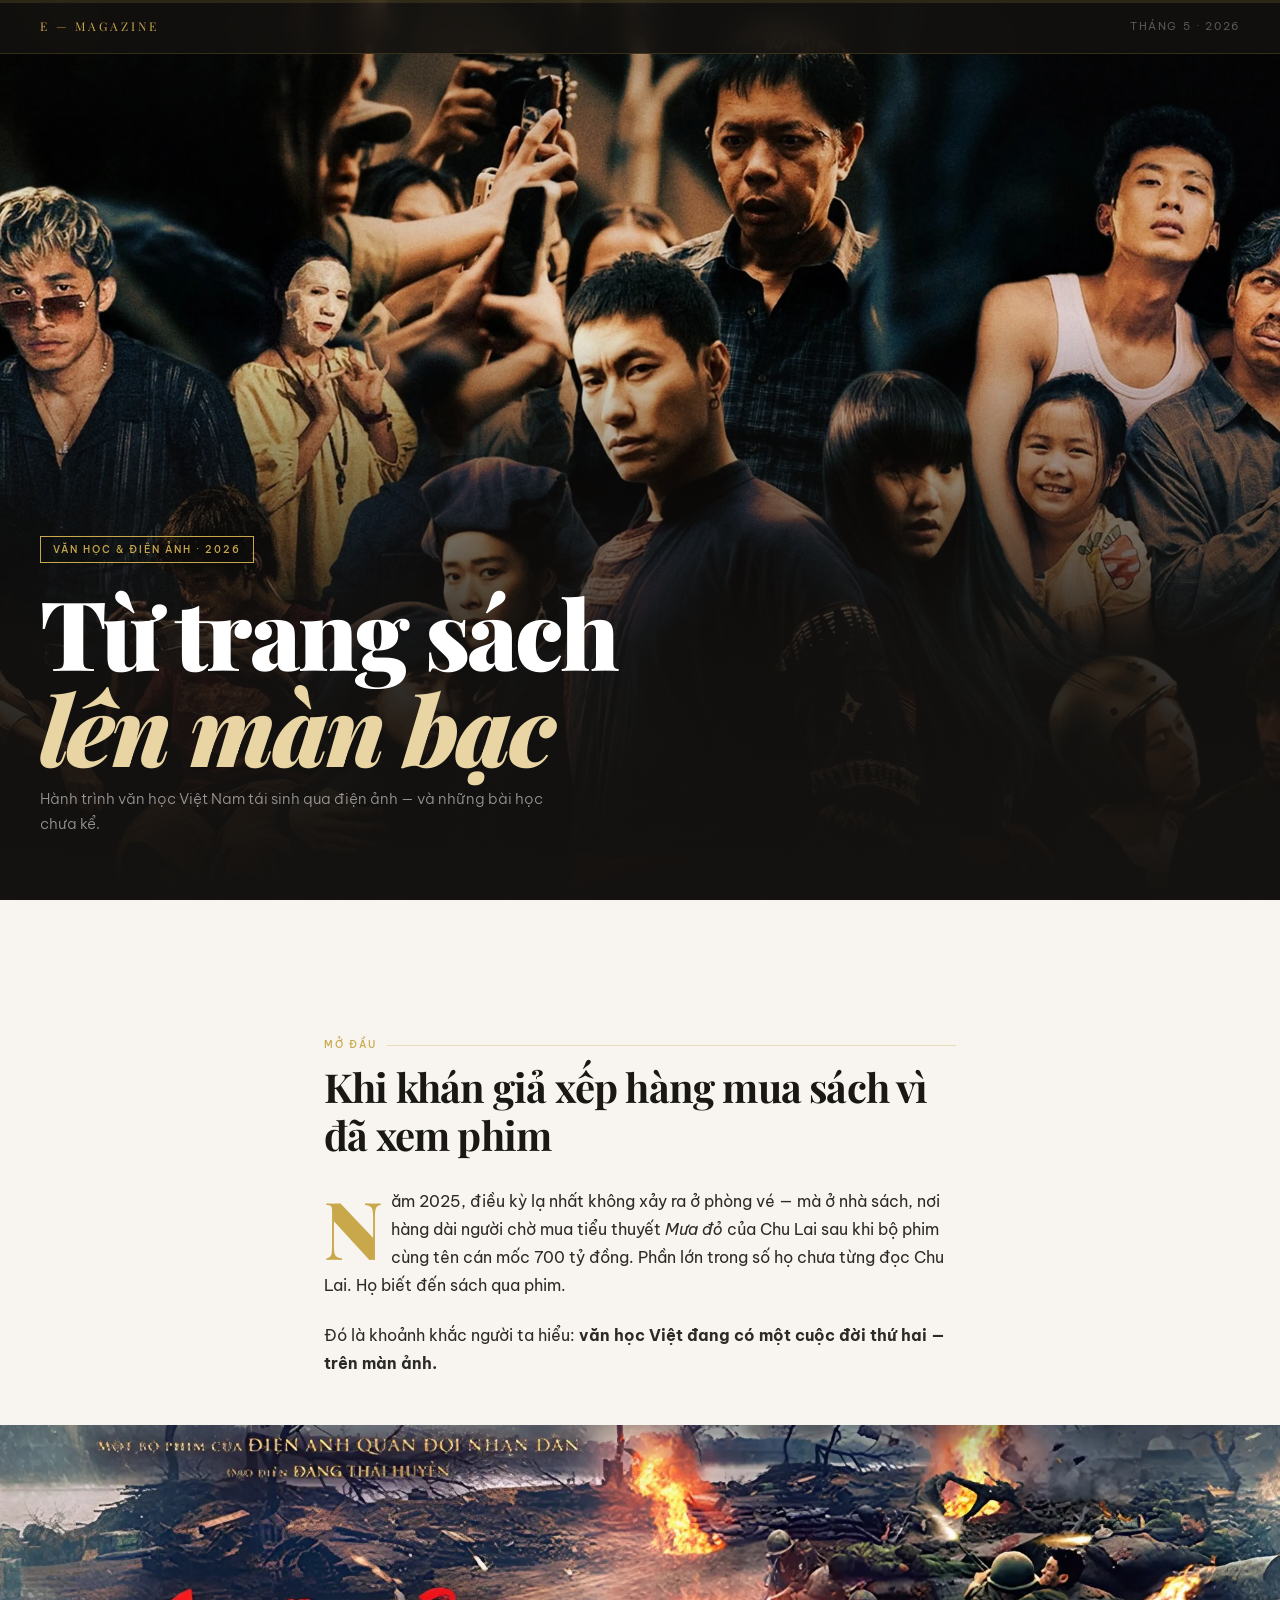
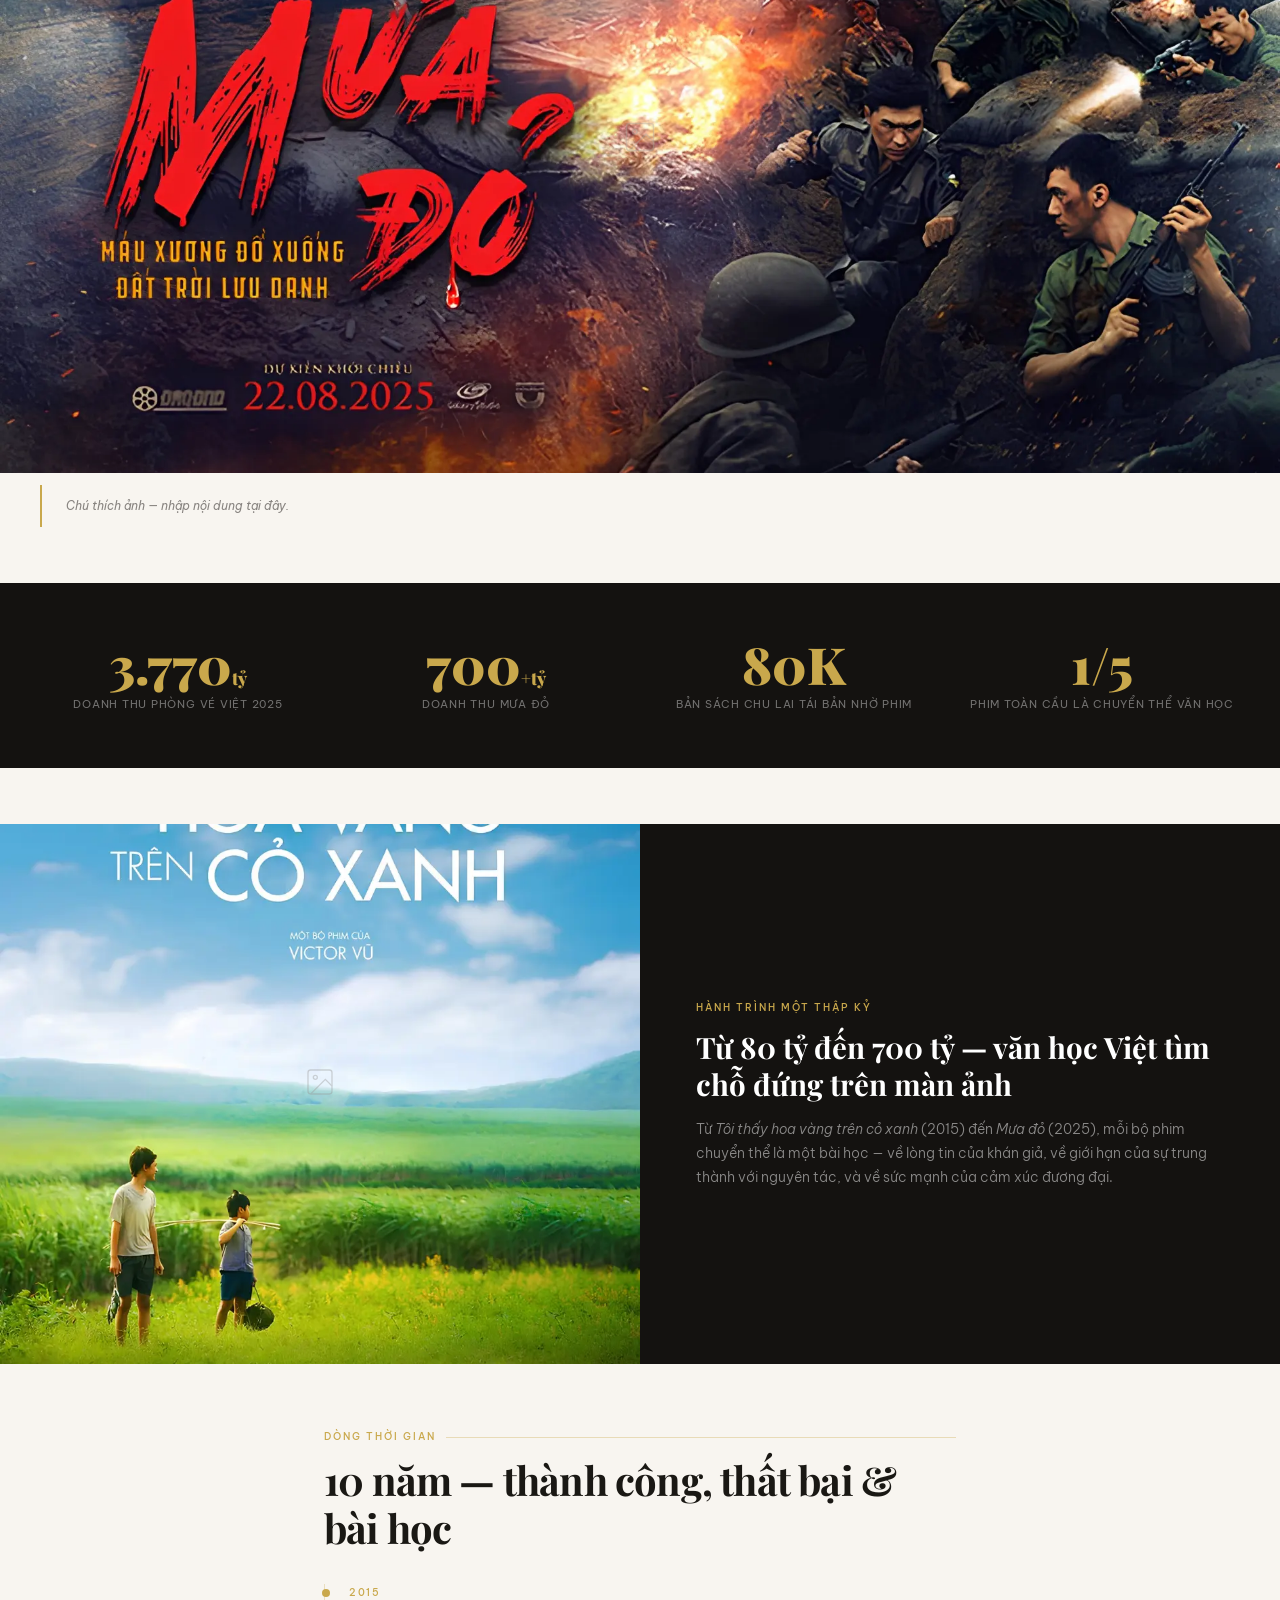
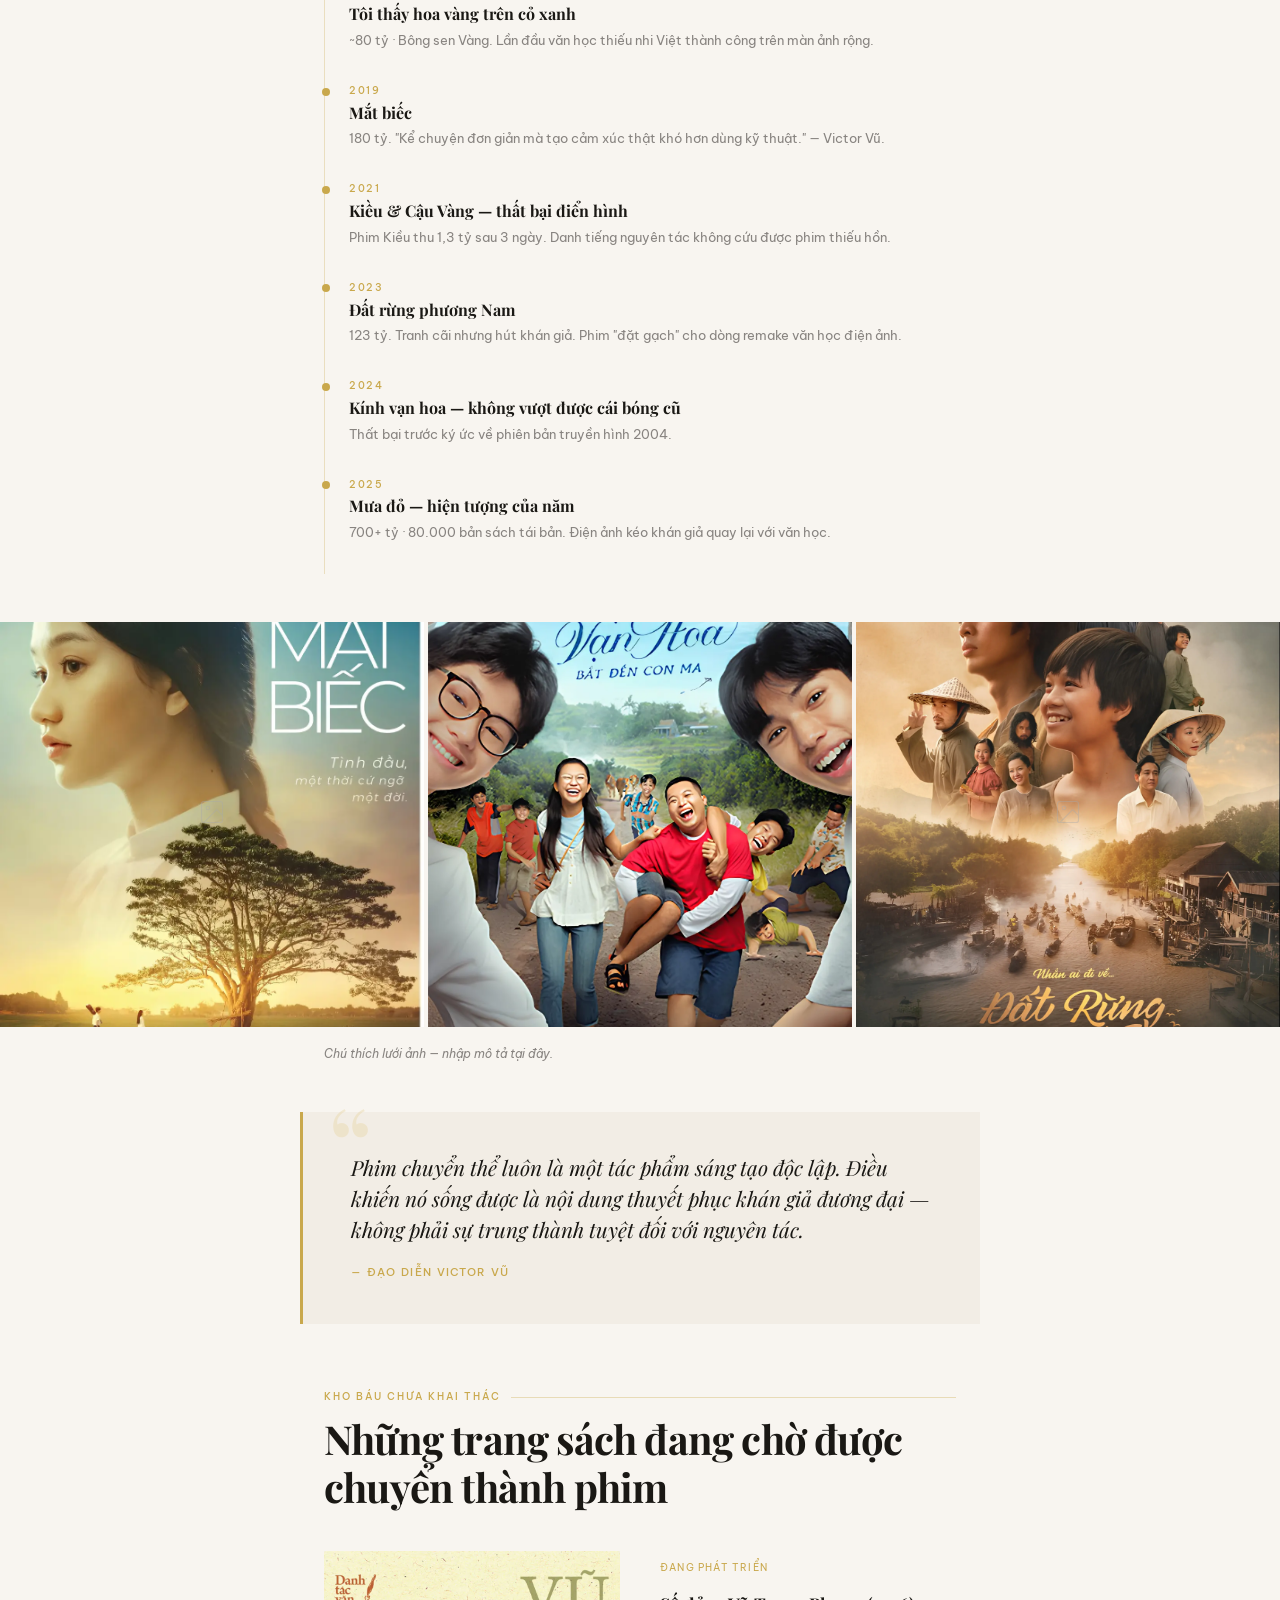
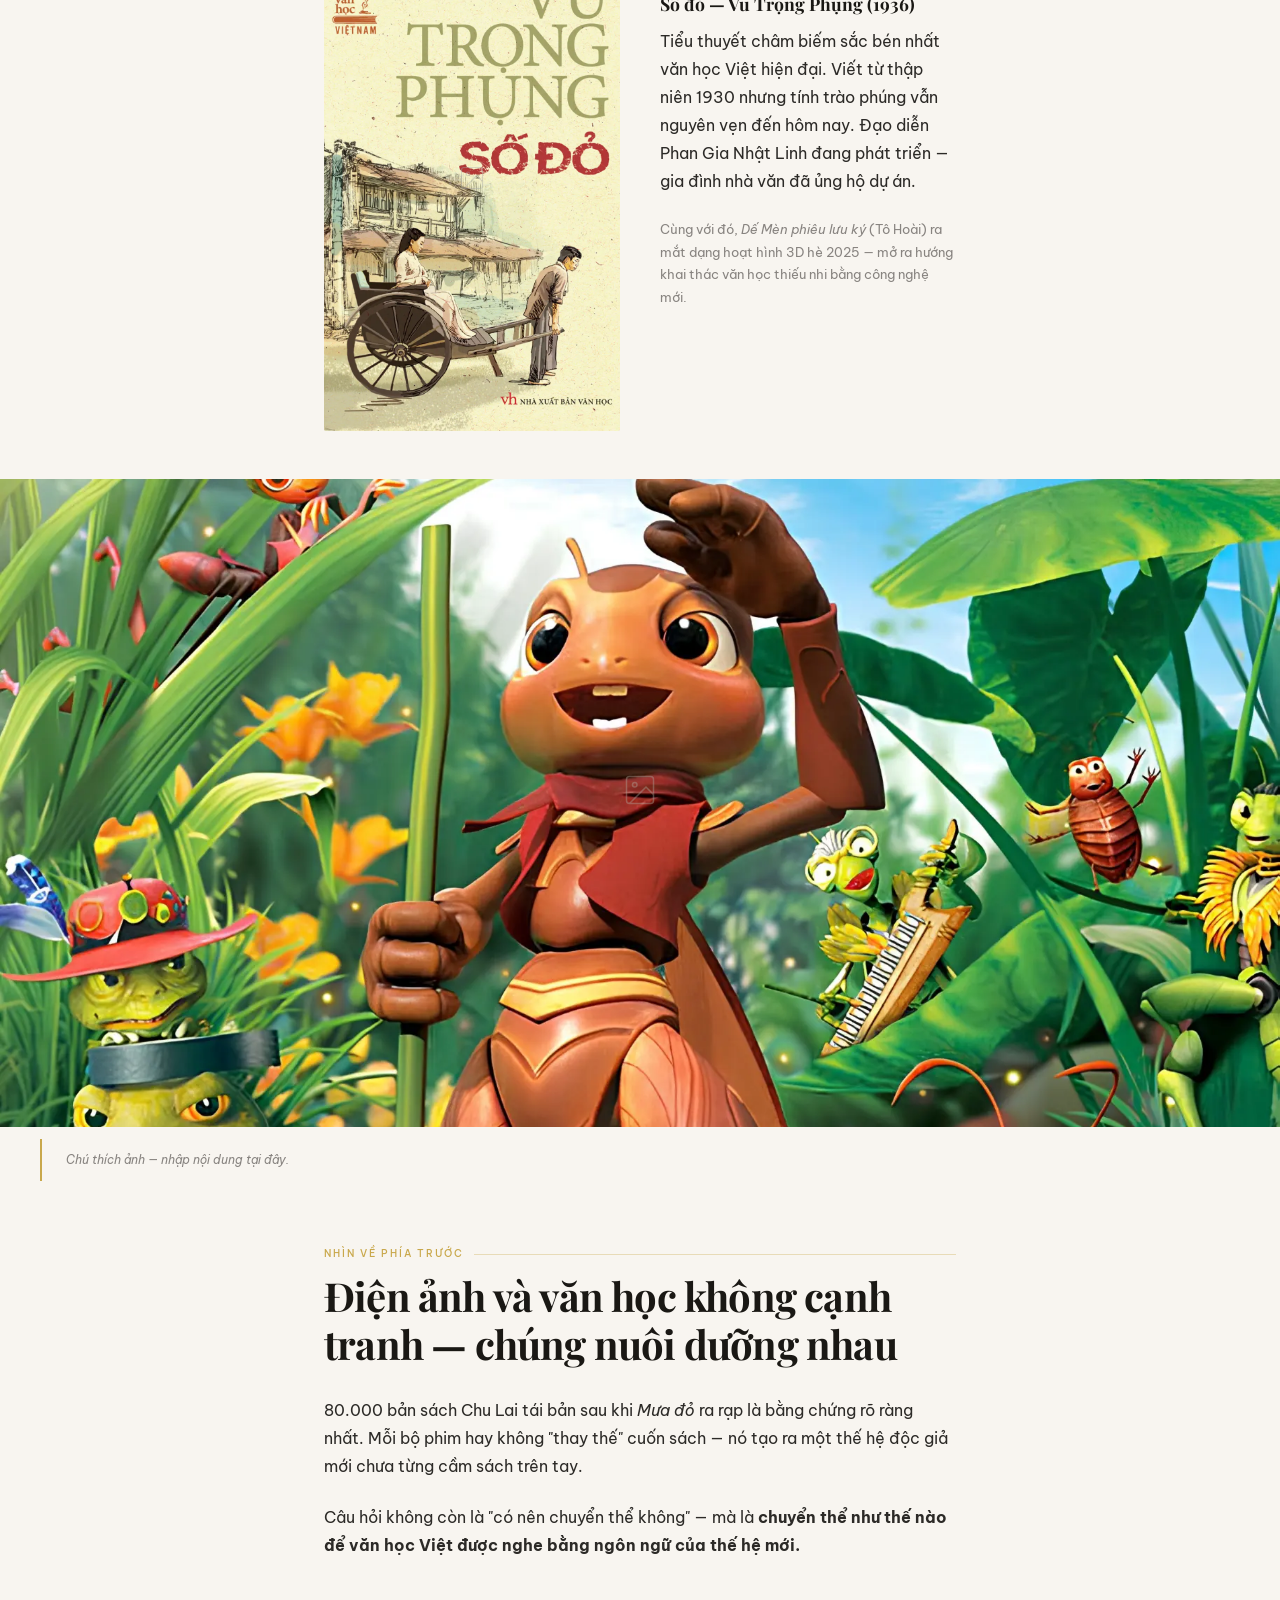
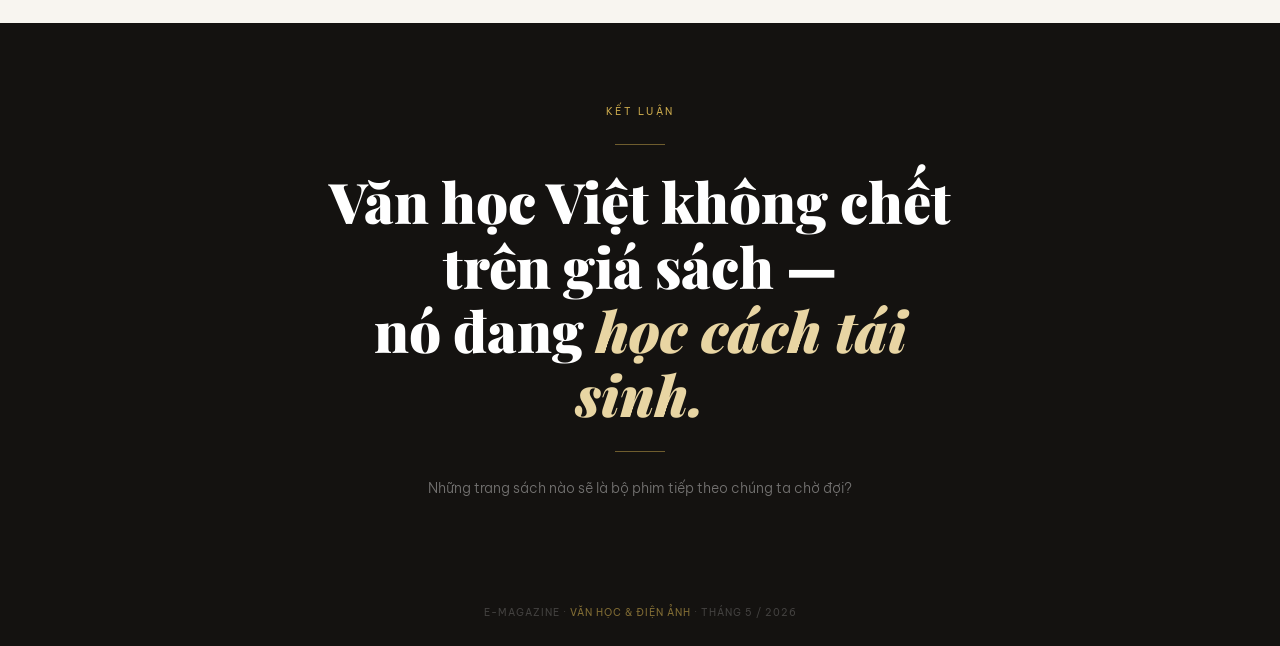
==== index.html @ c8f021d5 "Add files via upload" ====
<!DOCTYPE html>
<html lang="vi">
<head>
<meta charset="UTF-8">
<meta name="viewport" content="width=device-width, initial-scale=1.0">
<title>Từ Trang Sách Lên Màn Bạc — E-Magazine</title>
<link href="https://fonts.googleapis.com/css2?family=Playfair+Display:ital,wght@0,400;0,700;0,900;1,400;1,700&family=Be+Vietnam+Pro:wght@300;400;500;600&display=swap" rel="stylesheet">
<style>
*, *::before, *::after { box-sizing: border-box; margin: 0; padding: 0; }
:root {
  --gold: #C9A84C;
  --gold-light: #E8D5A3;
  --dark: #141210;
  --ink: #1a1814;
  --body: #2c2a27;
  --muted: #888480;
  --bg: #F8F5F0;
  --cream: #F2EDE5;
  --serif: 'Playfair Display', Georgia, serif;
  --sans: 'Be Vietnam Pro', system-ui, sans-serif;
}
html { scroll-behavior: smooth; }
body { font-family: var(--sans); background: var(--bg); color: var(--ink); font-size: 16px; line-height: 1.75; -webkit-font-smoothing: antialiased; }

/* PROGRESS */
.pbar { position:fixed; top:0; left:0; right:0; height:3px; background:rgba(201,168,76,.15); z-index:999; }
.pfill { height:100%; background:var(--gold); width:0%; transition:width .1s linear; }

/* NAV */
.topnav {
  position:fixed; top:0; left:0; right:0; z-index:100;
  display:flex; justify-content:space-between; align-items:center;
  padding:1rem 2.5rem;
  background:rgba(20,18,16,.85); backdrop-filter:blur(12px);
  border-bottom:.5px solid rgba(201,168,76,.2);
}
.nav-logo { font-family:var(--serif); font-size:12px; letter-spacing:.25em; text-transform:uppercase; color:var(--gold); }
.nav-date { font-size:11px; letter-spacing:.15em; text-transform:uppercase; color:rgba(255,255,255,.3); }

/* HERO */
.hero {
  position:relative; width:100%; height:100vh;
  display:flex; flex-direction:column; justify-content:flex-end;
  overflow:hidden; background:var(--dark);
}
.hero-bg {
  position:absolute; inset:0;
  background:linear-gradient(to bottom, rgba(20,18,16,.2) 0%, rgba(20,18,16,0) 35%, rgba(20,18,16,.85) 72%, #141210 100%);
  z-index:1;
}
.hero-img {
  position:absolute; inset:0; width:100%; height:100%; object-fit:cover;
  display:block;
}
.hero-ph {
  position:absolute; inset:0; display:flex; flex-direction:column;
  align-items:center; justify-content:center; gap:10px;
  color:rgba(255,255,255,.15); z-index:0;
}
.hero-ph svg { width:44px; height:44px; opacity:.4; }
.hero-ph span { font-size:11px; letter-spacing:.15em; text-transform:uppercase; }
.hero-content {
  position:relative; z-index:2;
  padding:0 2.5rem 4rem; max-width:860px;
}
.hero-tag {
  display:inline-block; font-size:10px; letter-spacing:.2em; text-transform:uppercase;
  color:var(--gold); border:.5px solid var(--gold); padding:4px 12px; margin-bottom:1.25rem; font-weight:500;
}
.hero-title {
  font-family:var(--serif); font-size:clamp(3rem,7.5vw,6rem);
  font-weight:900; line-height:1.0; color:#fff; letter-spacing:-.03em; margin-bottom:.75rem;
}
.hero-title em { font-style:italic; color:var(--gold-light); }
.hero-sub { font-size:.95rem; color:rgba(255,255,255,.55); max-width:520px; line-height:1.6; font-weight:300; }

/* ARTICLE COL */
.col { max-width:680px; margin:0 auto; padding:0 1.5rem; }

/* FULL-WIDTH IMG */
.img-full {
  width:100vw; position:relative; left:50%; transform:translateX(-50%);
  margin:3rem 0;
}
.img-full .wrap {
  width:100%; height:72vh; background:#E4DED6;
  display:flex; align-items:center; justify-content:center;
  position:relative; overflow:hidden;
}
.img-full .wrap img { position:absolute; inset:0; width:100%; height:100%; object-fit:cover; }
.img-full .caption {
  padding:.75rem 1.5rem; font-size:12px; color:var(--muted);
  border-left:2px solid var(--gold); margin:.75rem 2.5rem 0; font-style:italic; line-height:1.5;
}

/* HALF IMG + TEXT */
.half-wrap {
  width:100vw; position:relative; left:50%; transform:translateX(-50%);
  display:grid; grid-template-columns:1fr 1fr; margin:3rem 0;
}
.half-img {
  height:60vh; background:#DDD8D0;
  display:flex; align-items:center; justify-content:center;
  position:relative; overflow:hidden;
}
.half-img img { position:absolute; inset:0; width:100%; height:100%; object-fit:cover; }
.half-txt {
  background:var(--dark); padding:3.5rem;
  display:flex; flex-direction:column; justify-content:center;
}
.half-txt .lbl { font-size:10px; letter-spacing:.2em; text-transform:uppercase; color:var(--gold); margin-bottom:.75rem; font-weight:500; }
.half-txt h3 { font-family:var(--serif); font-size:clamp(1.3rem,2.3vw,1.85rem); font-weight:700; color:#fff; line-height:1.25; margin-bottom:1rem; }
.half-txt p { font-size:14px; color:rgba(255,255,255,.5); line-height:1.7; font-weight:300; }

/* SIDE IMG */
.side-wrap { display:grid; grid-template-columns:1fr 1fr; gap:2.5rem; margin:2.5rem 0; align-items:start; }
.side-img {
  height:480px; background:#E4DED6;
  display:flex; align-items:center; justify-content:center;
  position:relative; overflow:hidden; border-radius:2px;
}
.side-img img { position:absolute; inset:0; width:100%; height:100%; object-fit:cover; }
.side-txt { padding-top:.5rem; }
.side-txt h4 { font-family:var(--serif); font-size:1.1rem; font-weight:700; margin-bottom:.5rem; }
.side-txt .meta { font-size:10px; letter-spacing:.12em; text-transform:uppercase; color:var(--gold); margin-bottom:.75rem; }

/* PULL QUOTE */
.pull {
  margin:3rem -1.5rem; padding:2.5rem 3rem;
  border-left:3px solid var(--gold); background:var(--cream); position:relative;
}
.pull::before {
  content:'\201C'; font-family:var(--serif); font-size:7rem;
  color:var(--gold-light); position:absolute; top:-1.5rem; left:1.5rem;
  line-height:1; opacity:.4; pointer-events:none;
}
.pull p { font-family:var(--serif); font-size:1.3rem; font-style:italic; color:var(--ink); line-height:1.5; margin-bottom:.65rem; position:relative; z-index:1; }
.pull cite { font-size:11px; letter-spacing:.12em; text-transform:uppercase; color:var(--gold); font-style:normal; font-weight:500; }

/* SEC HEAD */
.sh { margin:4rem 0 1.75rem; }
.sh .eye { font-size:10px; letter-spacing:.2em; text-transform:uppercase; color:var(--gold); margin-bottom:.6rem; font-weight:500; display:flex; align-items:center; gap:10px; }
.sh .eye::after { content:''; flex:1; height:.5px; background:var(--gold); opacity:.35; }
.sh h2 { font-family:var(--serif); font-size:clamp(1.7rem,3.5vw,2.5rem); font-weight:700; line-height:1.2; letter-spacing:-.02em; }

/* STAT STRIP */
.stats {
  width:100vw; position:relative; left:50%; transform:translateX(-50%);
  background:var(--dark); padding:3.5rem 2.5rem; margin:3.5rem 0;
  display:grid; grid-template-columns:repeat(4,1fr); gap:2rem;
}
.stat { text-align:center; }
.stat .n { font-family:var(--serif); font-size:clamp(2rem,4vw,3.2rem); font-weight:900; color:var(--gold); line-height:1; }
.stat .l { font-size:11px; letter-spacing:.07em; text-transform:uppercase; color:rgba(255,255,255,.4); margin-top:.4rem; line-height:1.4; }

/* GRID 3 */
.g3wrap {
  width:100vw; position:relative; left:50%; transform:translateX(-50%);
  display:grid; grid-template-columns:repeat(3,1fr); gap:4px; margin:3rem 0;
}
.g3 {
  height:45vh; background:#DDD8CF;
  display:flex; align-items:center; justify-content:center;
  position:relative; overflow:hidden;
}
.g3 img { position:absolute; inset:0; width:100%; height:100%; object-fit:cover; }

/* TIMELINE */
.tl-wrap { margin:2rem 0; padding-left:1.5rem; border-left:1px solid rgba(201,168,76,.3); }
.tl { padding-bottom:2rem; position:relative; }
.tl::before { content:''; position:absolute; left:-1.7rem; top:.35em; width:8px; height:8px; border-radius:50%; background:var(--gold); }
.tl .yr { font-size:10px; letter-spacing:.15em; text-transform:uppercase; color:var(--gold); font-weight:500; }
.tl .ev { font-family:var(--serif); font-size:1rem; font-weight:700; color:var(--ink); line-height:1.3; margin:.2rem 0 .3rem; }
.tl .dt { font-size:13px; color:var(--muted); line-height:1.55; }

/* CLOSING */
.closing {
  width:100vw; position:relative; left:50%; transform:translateX(-50%);
  background:var(--dark); padding:5rem 2.5rem; text-align:center; margin-top:4rem;
}
.closing .ce { font-size:10px; letter-spacing:.25em; text-transform:uppercase; color:var(--gold); margin-bottom:1rem; }
.closing h2 { font-family:var(--serif); font-size:clamp(2rem,5vw,3.5rem); font-weight:900; color:#fff; line-height:1.15; max-width:660px; margin:0 auto 1.25rem; }
.closing h2 em { font-style:italic; color:var(--gold-light); }
.closing p { color:rgba(255,255,255,.4); max-width:480px; margin:0 auto; font-size:.9rem; line-height:1.7; font-weight:300; }
.gdiv { width:50px; height:1px; background:var(--gold); margin:1.5rem auto; opacity:.5; }

/* MISC */
p { margin-bottom:1.4rem; color:var(--body); }
p:last-child { margin-bottom:0; }
.drop::first-letter { font-family:var(--serif); font-size:5rem; font-weight:900; float:left; line-height:.8; margin:.1em .1em 0 0; color:var(--gold); }
footer { background:var(--dark); padding:1.5rem 2.5rem; text-align:center; font-size:10px; letter-spacing:.1em; text-transform:uppercase; color:rgba(255,255,255,.2); }
footer span { color:var(--gold); opacity:.6; }

/* placeholder icon shared */
.ph { display:flex; flex-direction:column; align-items:center; gap:8px; pointer-events:none; }
.ph svg { opacity:.4; }
.ph span { font-size:10px; letter-spacing:.12em; text-transform:uppercase; }

@media(max-width:700px){
  .stats { grid-template-columns:1fr 1fr; }
  .half-wrap { grid-template-columns:1fr; }
  .half-img { height:55vw; }
  .g3wrap { grid-template-columns:1fr; }
  .g3 { height:55vw; }
  .side-wrap { grid-template-columns:1fr; }
  .side-img { height:55vw; }
  .hero-content { padding:0 1.25rem 3rem; }
  .topnav { padding:1rem 1.25rem; }
}
</style>
</head>
<body>

<div class="pbar"><div class="pfill" id="pf"></div></div>

<nav class="topnav">
  <div class="nav-logo">E — Magazine</div>
  <div class="nav-date">Tháng 5 · 2026</div>
</nav>

<!-- ━━━━━━━━━━━━━━━━━━━━━━━━━━━━━━━━━━━━━
  HERO
  👉 Thay <img src=""> bằng link ảnh của bạn
     hoặc đặt file ảnh cùng thư mục rồi ghi tên file
━━━━━━━━━━━━━━━━━━━━━━━━━━━━━━━━━━━━━━━ -->
<section class="hero">
  <div class="hero-ph">
    <svg viewBox="0 0 24 24" fill="none" stroke="currentColor" stroke-width="1"><rect x="3" y="3" width="18" height="18" rx="2"/><circle cx="8.5" cy="8.5" r="1.5"/><path d="M21 15l-5-5L5 21"/></svg>
    <span>Ảnh hero toàn màn hình — 1920×1080px</span>
  </div>
  <img class="hero-img" src="/images/hero.webp" alt="Hero"><!-- ← ẢNH NỀN HERO -->
  <div class="hero-bg"></div>
  <div class="hero-content">
    <div class="hero-tag">Văn học &amp; Điện ảnh · 2026</div>
    <h1 class="hero-title">Từ trang sách<br><em>lên màn bạc</em></h1>
    <p class="hero-sub">Hành trình văn học Việt Nam tái sinh qua điện ảnh — và những bài học chưa kể.</p>
  </div>
</section>


<!-- ━━━━━━━━━━━━━━━━━━━━━━━━━━━━━━━━━━━━━
  MỞ BÀI
━━━━━━━━━━━━━━━━━━━━━━━━━━━━━━━━━━━━━━━ -->
<div class="col" style="padding-top:4.5rem;">
  <div class="sh">
    <div class="eye">Mở đầu</div>
    <h2>Khi khán giả xếp hàng mua sách vì đã xem phim</h2>
  </div>
  <p class="drop">Năm 2025, điều kỳ lạ nhất không xảy ra ở phòng vé — mà ở nhà sách, nơi hàng dài người chờ mua tiểu thuyết <em>Mưa đỏ</em> của Chu Lai sau khi bộ phim cùng tên cán mốc 700 tỷ đồng. Phần lớn trong số họ chưa từng đọc Chu Lai. Họ biết đến sách qua phim.</p>
  <p>Đó là khoảnh khắc người ta hiểu: <strong>văn học Việt đang có một cuộc đời thứ hai — trên màn ảnh.</strong></p>
</div>


<!-- ━━━━━━━━━━━━━━━━━━━━━━━━━━━━━━━━━━━━━
  ẢNH FULL WIDTH #1
  👉 Thay src="" bằng link / tên file ảnh
━━━━━━━━━━━━━━━━━━━━━━━━━━━━━━━━━━━━━━━ -->
<div class="img-full">
  <div class="wrap">
    <img src="images/anh-full-width.webp" alt=""><!-- ← ẢNH FULL WIDTH -->
    <div class="ph" style="color:#b0aa9f;">
      <svg viewBox="0 0 24 24" fill="none" stroke="currentColor" stroke-width="1" width="36" height="36"><rect x="3" y="3" width="18" height="18" rx="2"/><circle cx="8.5" cy="8.5" r="1.5"/><path d="M21 15l-5-5L5 21"/></svg>
      <span>Ảnh full-width · 16:9 · ~1600px</span>
    </div>
  </div>
  <div class="caption">Chú thích ảnh — nhập nội dung tại đây.</div>
</div>


<!-- ━━━━━━━━━━━━━━━━━━━━━━━━━━━━━━━━━━━━━
  THỐNG KÊ
━━━━━━━━━━━━━━━━━━━━━━━━━━━━━━━━━━━━━━━ -->
<div class="stats">
  <div class="stat"><div class="n">3.770<small style="font-size:1.1rem">tỷ</small></div><div class="l">Doanh thu phòng vé Việt 2025</div></div>
  <div class="stat"><div class="n">700<small style="font-size:1.1rem">+tỷ</small></div><div class="l">Doanh thu Mưa đỏ</div></div>
  <div class="stat"><div class="n">80K</div><div class="l">Bản sách Chu Lai tái bản nhờ phim</div></div>
  <div class="stat"><div class="n">1/5</div><div class="l">Phim toàn cầu là chuyển thể văn học</div></div>
</div>


<!-- ━━━━━━━━━━━━━━━━━━━━━━━━━━━━━━━━━━━━━
  ẢNH TRÁI + TEXT PHẢI (nền tối)
  👉 Thay src="" trong .half-img img
━━━━━━━━━━━━━━━━━━━━━━━━━━━━━━━━━━━━━━━ -->
<div class="half-wrap">
  <div class="half-img">
    <img src="images/anh-trai.webp" alt=""><!-- ← ẢNH TRÁI -->
    <div class="ph" style="color:#999;">
      <svg viewBox="0 0 24 24" fill="none" stroke="currentColor" stroke-width="1" width="32" height="32"><rect x="3" y="3" width="18" height="18" rx="2"/><circle cx="8.5" cy="8.5" r="1.5"/><path d="M21 15l-5-5L5 21"/></svg>
      <span>Ảnh 1:1 hoặc dọc</span>
    </div>
  </div>
  <div class="half-txt">
    <div class="lbl">Hành trình một thập kỷ</div>
    <h3>Từ 80 tỷ đến 700 tỷ — văn học Việt tìm chỗ đứng trên màn ảnh</h3>
    <p>Từ <em>Tôi thấy hoa vàng trên cỏ xanh</em> (2015) đến <em>Mưa đỏ</em> (2025), mỗi bộ phim chuyển thể là một bài học — về lòng tin của khán giả, về giới hạn của sự trung thành với nguyên tác, và về sức mạnh của cảm xúc đương đại.</p>
  </div>
</div>


<!-- ━━━━━━━━━━━━━━━━━━━━━━━━━━━━━━━━━━━━━
  TIMELINE
━━━━━━━━━━━━━━━━━━━━━━━━━━━━━━━━━━━━━━━ -->
<div class="col">
  <div class="sh">
    <div class="eye">Dòng thời gian</div>
    <h2>10 năm — thành công, thất bại &amp; bài học</h2>
  </div>
  <div class="tl-wrap">
    <div class="tl"><div class="yr">2015</div><div class="ev">Tôi thấy hoa vàng trên cỏ xanh</div><div class="dt">~80 tỷ · Bông sen Vàng. Lần đầu văn học thiếu nhi Việt thành công trên màn ảnh rộng.</div></div>
    <div class="tl"><div class="yr">2019</div><div class="ev">Mắt biếc</div><div class="dt">180 tỷ. "Kể chuyện đơn giản mà tạo cảm xúc thật khó hơn dùng kỹ thuật." — Victor Vũ.</div></div>
    <div class="tl"><div class="yr">2021</div><div class="ev">Kiều &amp; Cậu Vàng — thất bại điển hình</div><div class="dt">Phim Kiều thu 1,3 tỷ sau 3 ngày. Danh tiếng nguyên tác không cứu được phim thiếu hồn.</div></div>
    <div class="tl"><div class="yr">2023</div><div class="ev">Đất rừng phương Nam</div><div class="dt">123 tỷ. Tranh cãi nhưng hút khán giả. Phim "đặt gạch" cho dòng remake văn học điện ảnh.</div></div>
    <div class="tl"><div class="yr">2024</div><div class="ev">Kính vạn hoa — không vượt được cái bóng cũ</div><div class="dt">Thất bại trước ký ức về phiên bản truyền hình 2004.</div></div>
    <div class="tl"><div class="yr">2025</div><div class="ev">Mưa đỏ — hiện tượng của năm</div><div class="dt">700+ tỷ · 80.000 bản sách tái bản. Điện ảnh kéo khán giả quay lại với văn học.</div></div>
  </div>
</div>


<!-- ━━━━━━━━━━━━━━━━━━━━━━━━━━━━━━━━━━━━━
  LƯỚI 3 ẢNH
  👉 Thay src="" trong từng .g3 img
━━━━━━━━━━━━━━━━━━━━━━━━━━━━━━━━━━━━━━━ -->
<div class="g3wrap">
  <div class="g3">
    <img src="/images/anh-1.webp" alt=""><!-- ← ẢNH 1 -->
    <div class="ph" style="color:#aaa;"><svg viewBox="0 0 24 24" fill="none" stroke="currentColor" stroke-width="1" width="28" height="28"><rect x="3" y="3" width="18" height="18" rx="2"/><circle cx="8.5" cy="8.5" r="1.5"/><path d="M21 15l-5-5L5 21"/></svg><span>Ảnh 1</span></div>
  </div>
  <div class="g3">
    <img src="/images/anh-2.webp" alt=""><!-- ← ẢNH 2 -->
    <div class="ph" style="color:#aaa;"><svg viewBox="0 0 24 24" fill="none" stroke="currentColor" stroke-width="1" width="28" height="28"><rect x="3" y="3" width="18" height="18" rx="2"/><circle cx="8.5" cy="8.5" r="1.5"/><path d="M21 15l-5-5L5 21"/></svg><span>Ảnh 2</span></div>
  </div>
  <div class="g3">
    <img src="/images/anh-3.webp" alt=""><!-- ← ẢNH 3 -->
    <div class="ph" style="color:#aaa;"><svg viewBox="0 0 24 24" fill="none" stroke="currentColor" stroke-width="1" width="28" height="28"><rect x="3" y="3" width="18" height="18" rx="2"/><circle cx="8.5" cy="8.5" r="1.5"/><path d="M21 15l-5-5L5 21"/></svg><span>Ảnh 3</span></div>
  </div>
</div>
<div class="col"><p style="font-size:12px;color:var(--muted);margin-top:-2rem;margin-bottom:2.5rem;font-style:italic;">Chú thích lưới ảnh — nhập mô tả tại đây.</p></div>


<!-- ━━━━━━━━━━━━━━━━━━━━━━━━━━━━━━━━━━━━━
  PULL QUOTE
━━━━━━━━━━━━━━━━━━━━━━━━━━━━━━━━━━━━━━━ -->
<div class="col">
  <div class="pull">
    <p>Phim chuyển thể luôn là một tác phẩm sáng tạo độc lập. Điều khiến nó sống được là nội dung thuyết phục khán giả đương đại — không phải sự trung thành tuyệt đối với nguyên tác.</p>
    <cite>— Đạo diễn Victor Vũ</cite>
  </div>
</div>


<!-- ━━━━━━━━━━━━━━━━━━━━━━━━━━━━━━━━━━━━━
  ẢNH DỌC + TEXT BÊN CẠNH
  👉 Thay src="" trong .side-img img
━━━━━━━━━━━━━━━━━━━━━━━━━━━━━━━━━━━━━━━ -->
<div class="col">
  <div class="sh">
    <div class="eye">Kho báu chưa khai thác</div>
    <h2>Những trang sách đang chờ được chuyển thành phim</h2>
  </div>
  <div class="side-wrap">
    <div class="side-img">
      <img src="/images/anh-doc.webp" alt=""><!-- ← ẢNH DỌC (bìa sách / nhân vật) -->
      <div class="ph" style="color:#aaa;"><svg viewBox="0 0 24 24" fill="none" stroke="currentColor" stroke-width="1" width="28" height="28"><rect x="3" y="3" width="18" height="18" rx="2"/><circle cx="8.5" cy="8.5" r="1.5"/><path d="M21 15l-5-5L5 21"/></svg><span>Ảnh dọc · 3:4</span></div>
    </div>
    <div class="side-txt">
      <div class="meta">Đang phát triển</div>
      <h4>Số đỏ — Vũ Trọng Phụng (1936)</h4>
      <p>Tiểu thuyết châm biếm sắc bén nhất văn học Việt hiện đại. Viết từ thập niên 1930 nhưng tính trào phúng vẫn nguyên vẹn đến hôm nay. Đạo diễn Phan Gia Nhật Linh đang phát triển — gia đình nhà văn đã ủng hộ dự án.</p>
      <p style="font-size:13px;color:var(--muted);">Cùng với đó, <em>Dế Mèn phiêu lưu ký</em> (Tô Hoài) ra mắt dạng hoạt hình 3D hè 2025 — mở ra hướng khai thác văn học thiếu nhi bằng công nghệ mới.</p>
    </div>
  </div>
</div>


<!-- ━━━━━━━━━━━━━━━━━━━━━━━━━━━━━━━━━━━━━
  ẢNH FULL WIDTH #2
  👉 Thay src=""
━━━━━━━━━━━━━━━━━━━━━━━━━━━━━━━━━━━━━━━ -->
<div class="img-full">
  <div class="wrap">
    <img src="/images/full-width.webp" alt=""><!-- ← ẢNH FULL WIDTH 2 -->
    <div class="ph" style="color:#b0aa9f;">
      <svg viewBox="0 0 24 24" fill="none" stroke="currentColor" stroke-width="1" width="36" height="36"><rect x="3" y="3" width="18" height="18" rx="2"/><circle cx="8.5" cy="8.5" r="1.5"/><path d="M21 15l-5-5L5 21"/></svg>
      <span>Ảnh full-width · 16:9 · ~1600px</span>
    </div>
  </div>
  <div class="caption">Chú thích ảnh — nhập nội dung tại đây.</div>
</div>


<!-- ━━━━━━━━━━━━━━━━━━━━━━━━━━━━━━━━━━━━━
  KẾT
━━━━━━━━━━━━━━━━━━━━━━━━━━━━━━━━━━━━━━━ -->
<div class="col">
  <div class="sh">
    <div class="eye">Nhìn về phía trước</div>
    <h2>Điện ảnh và văn học không cạnh tranh — chúng nuôi dưỡng nhau</h2>
  </div>
  <p>80.000 bản sách Chu Lai tái bản sau khi <em>Mưa đỏ</em> ra rạp là bằng chứng rõ ràng nhất. Mỗi bộ phim hay không "thay thế" cuốn sách — nó tạo ra một thế hệ độc giả mới chưa từng cầm sách trên tay.</p>
  <p>Câu hỏi không còn là "có nên chuyển thể không" — mà là <strong>chuyển thể như thế nào để văn học Việt được nghe bằng ngôn ngữ của thế hệ mới.</strong></p>
</div>

<div class="closing">
  <div class="ce">Kết luận</div>
  <div class="gdiv"></div>
  <h2>Văn học Việt không chết trên giá sách —<br>nó đang <em>học cách tái sinh.</em></h2>
  <div class="gdiv"></div>
  <p>Những trang sách nào sẽ là bộ phim tiếp theo chúng ta chờ đợi?</p>
</div>

<footer>E-Magazine · <span>Văn học &amp; Điện ảnh</span> · Tháng 5 / 2026</footer>

<script>
  const pf = document.getElementById('pf');
  window.addEventListener('scroll', () => {
    const h = document.documentElement.scrollHeight - window.innerHeight;
    pf.style.width = (h > 0 ? window.scrollY / h * 100 : 0) + '%';
  }, { passive: true });
</script>
</body>
</html>
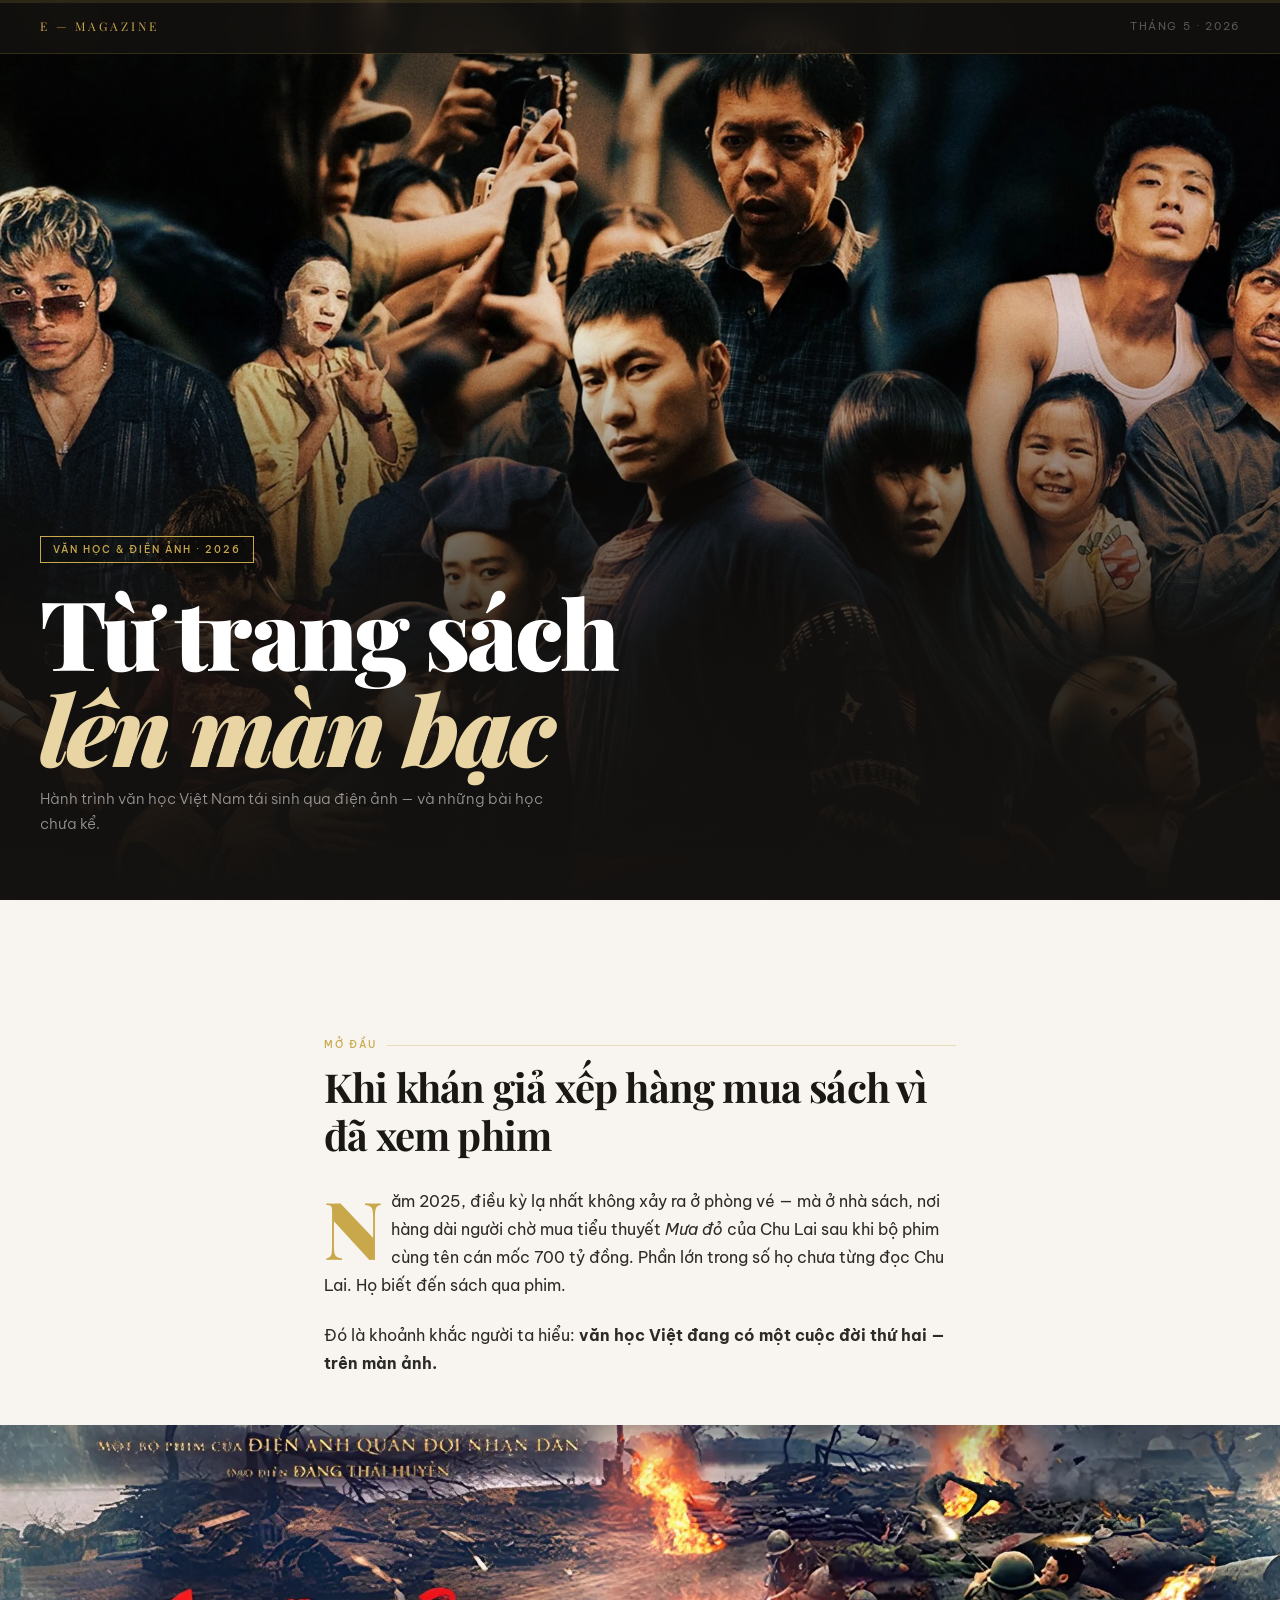
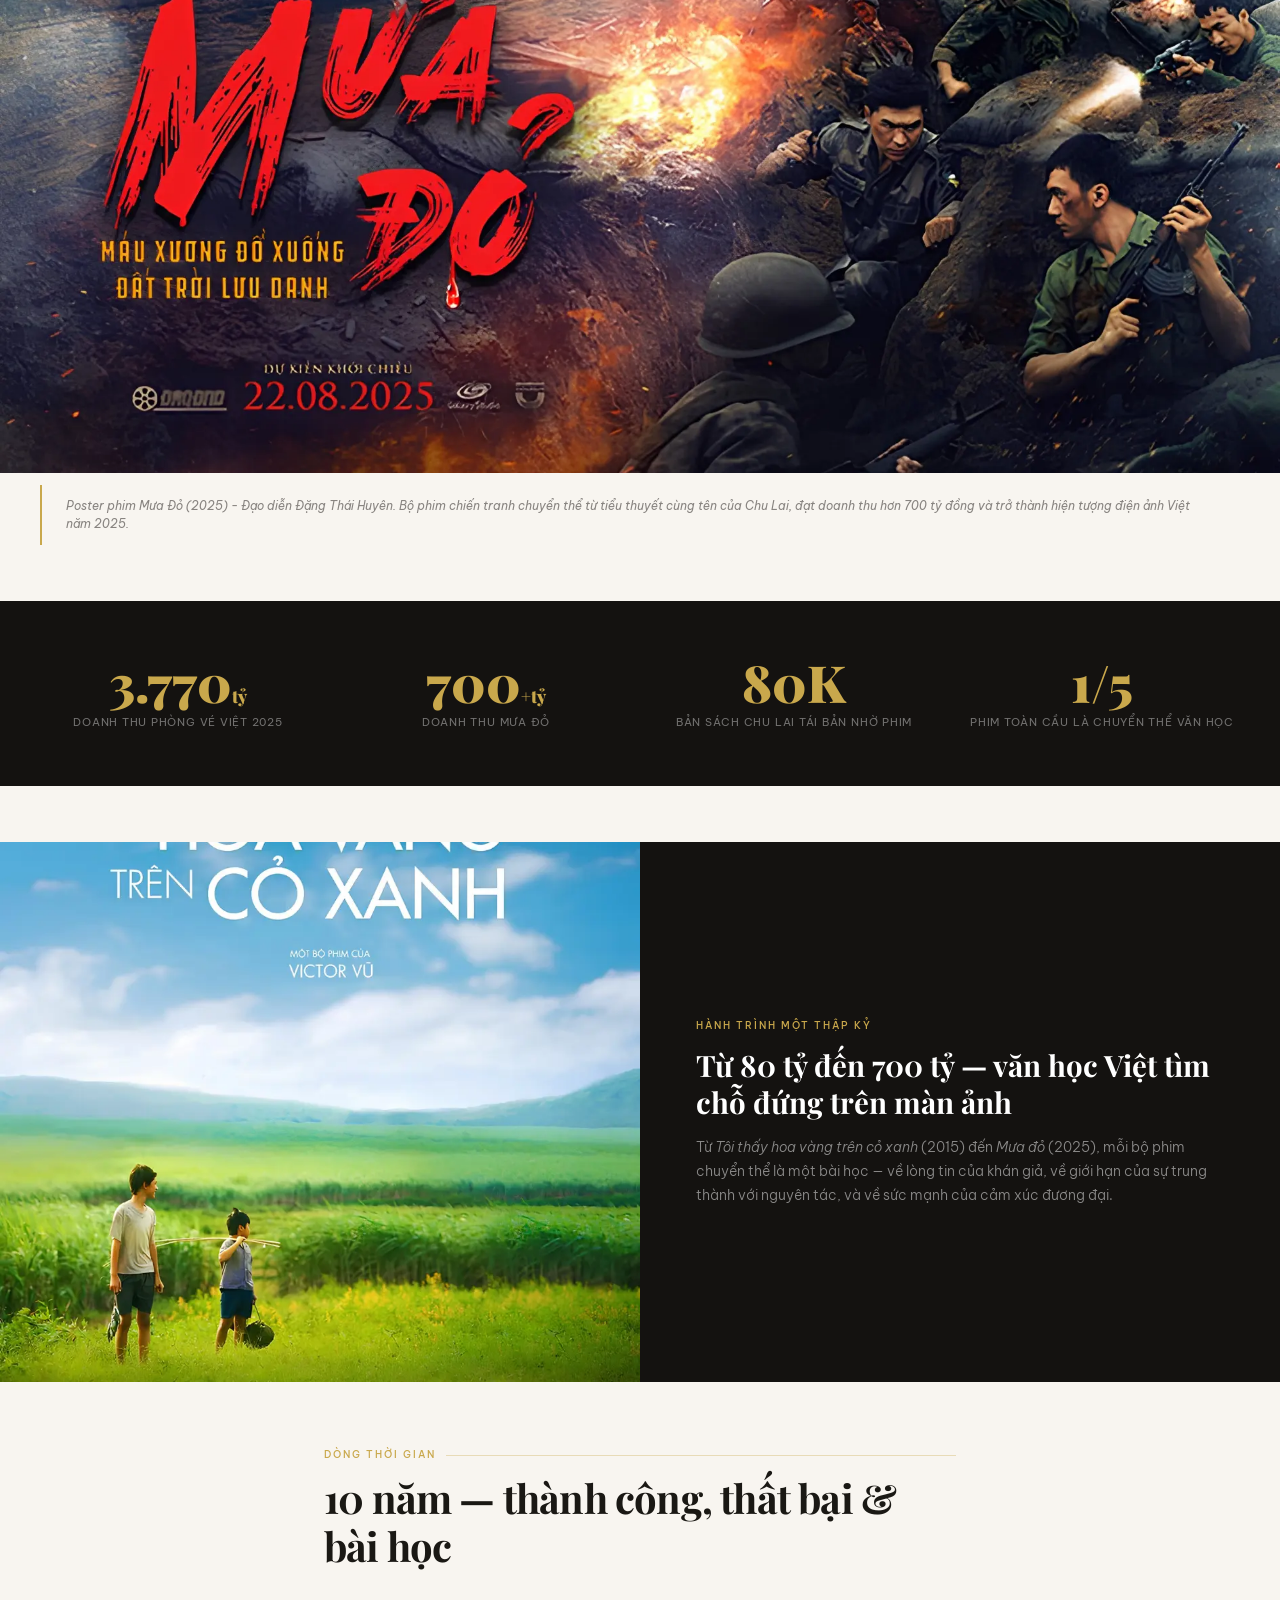
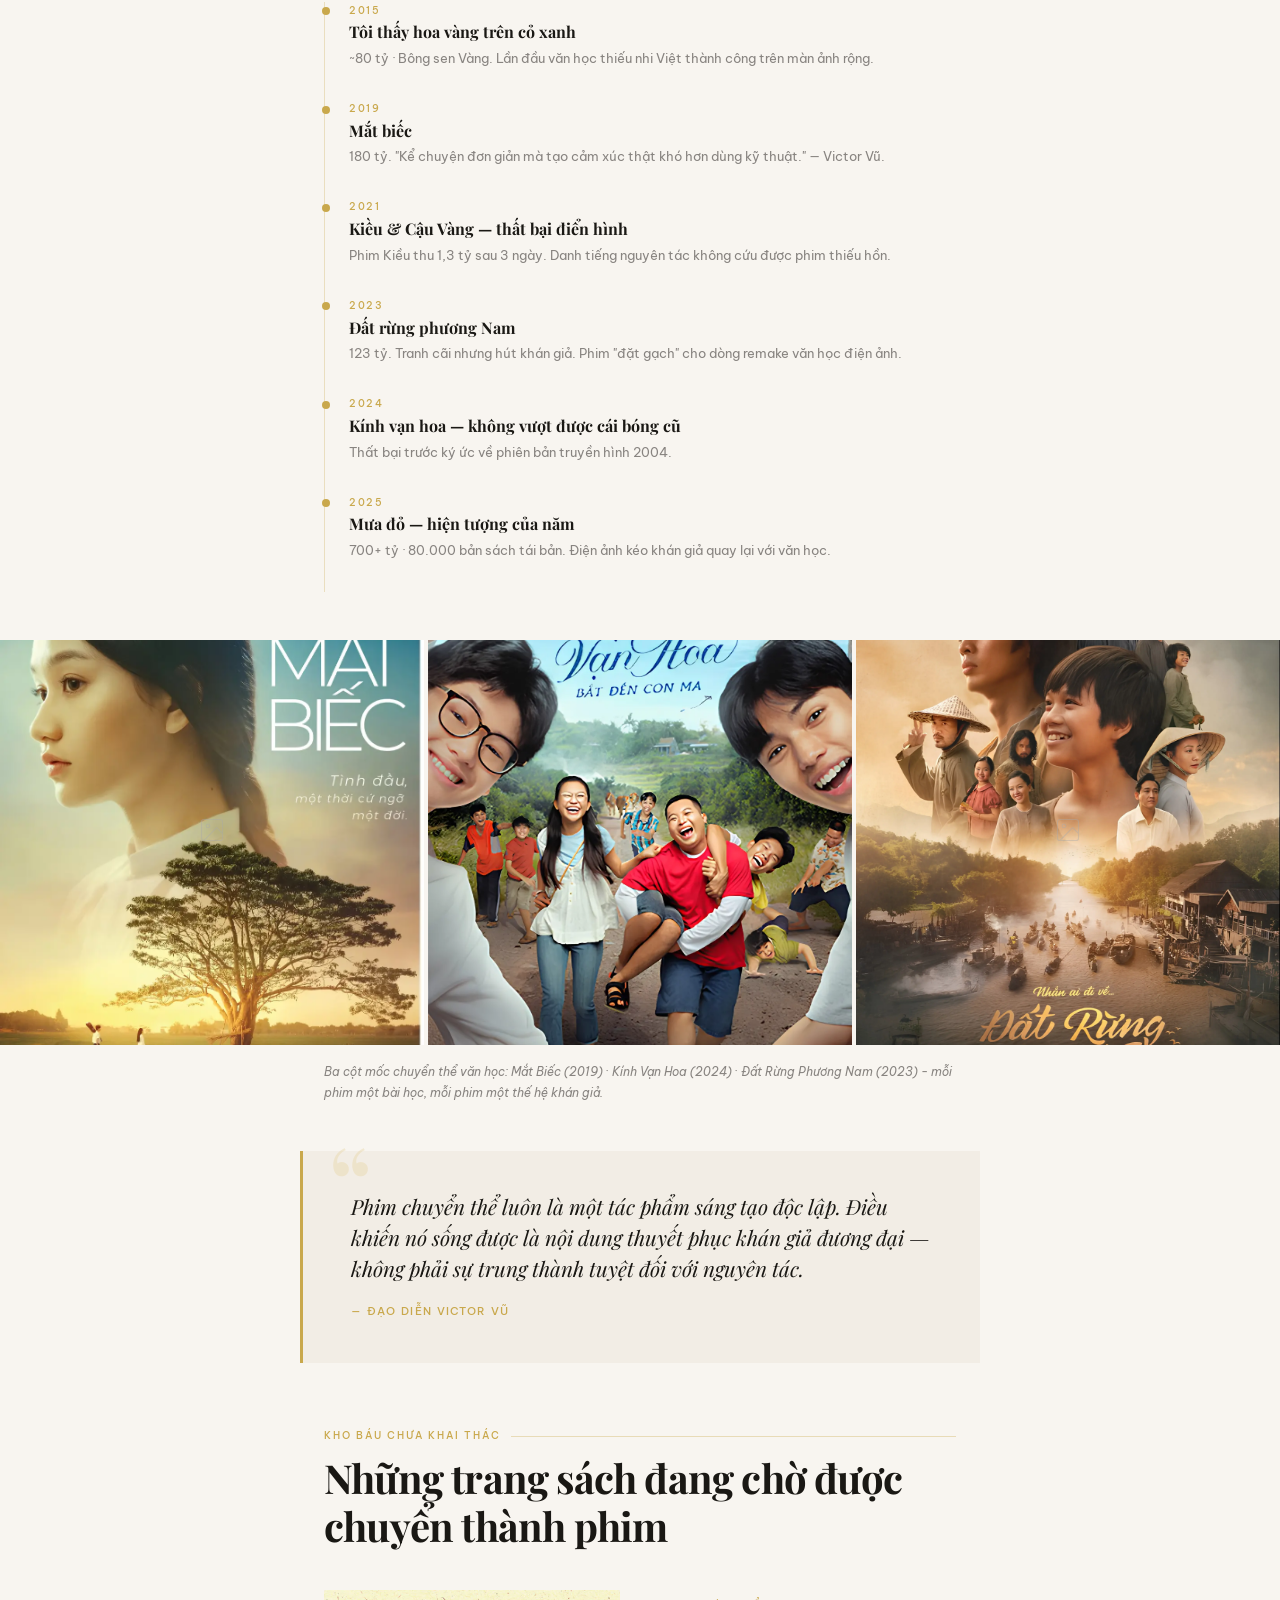
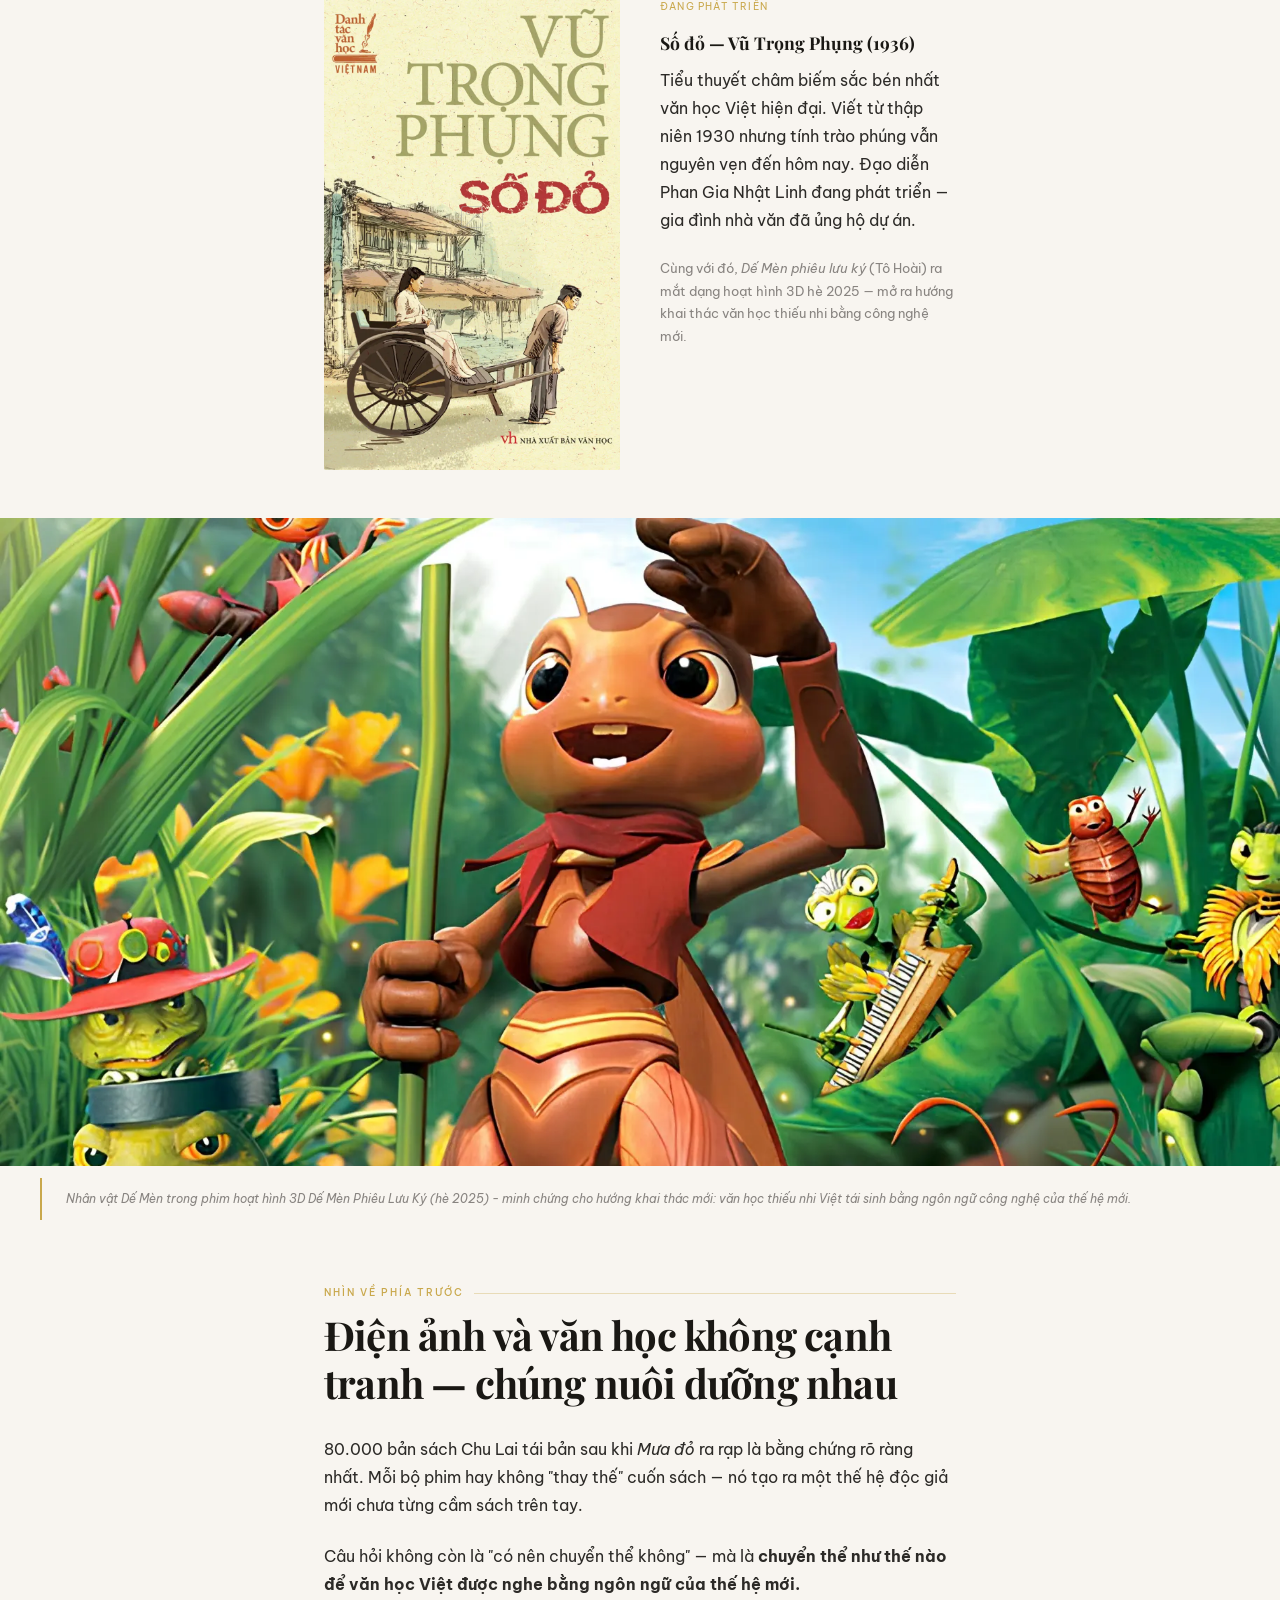
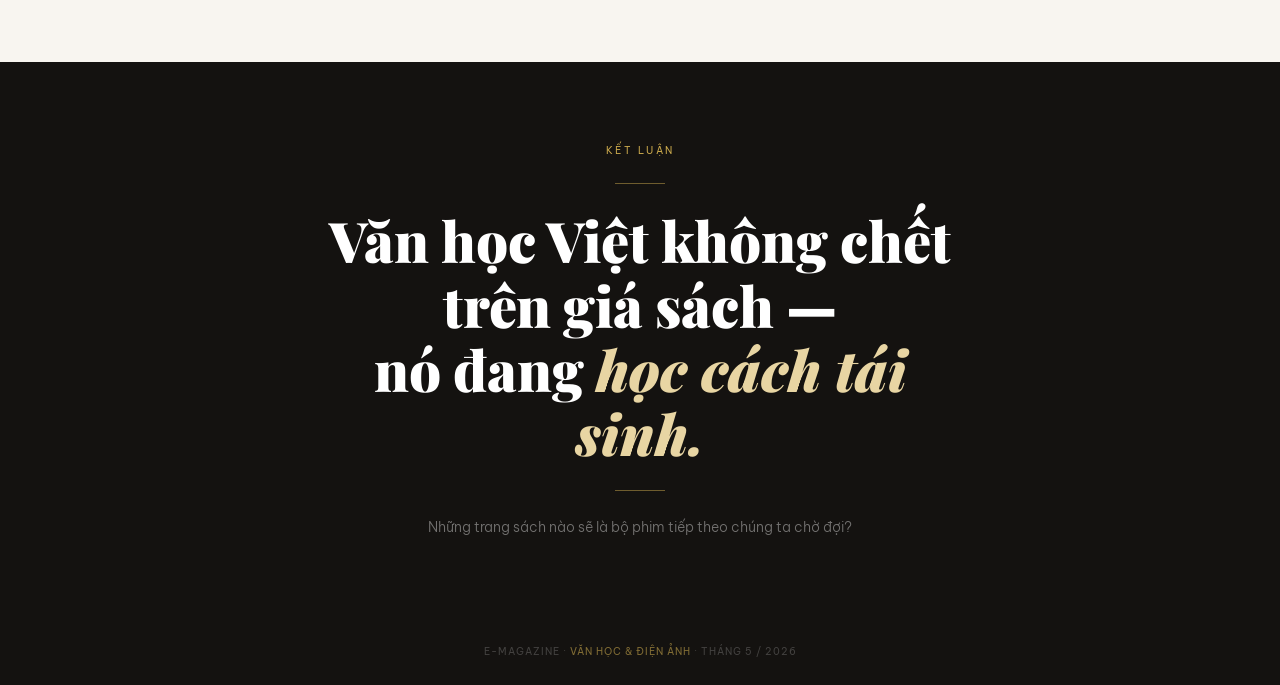
==== commit d443da13: "index.html" ====
--- a/index.html
+++ b/index.html
@@ -225,8 +225,6 @@
 ━━━━━━━━━━━━━━━━━━━━━━━━━━━━━━━━━━━━━━━ -->
 <section class="hero">
   <div class="hero-ph">
-    <svg viewBox="0 0 24 24" fill="none" stroke="currentColor" stroke-width="1"><rect x="3" y="3" width="18" height="18" rx="2"/><circle cx="8.5" cy="8.5" r="1.5"/><path d="M21 15l-5-5L5 21"/></svg>
-    <span>Ảnh hero toàn màn hình — 1920×1080px</span>
   </div>
   <img class="hero-img" src="/images/hero.webp" alt="Hero"><!-- ← ẢNH NỀN HERO -->
   <div class="hero-bg"></div>
@@ -259,11 +257,9 @@
   <div class="wrap">
     <img src="images/anh-full-width.webp" alt=""><!-- ← ẢNH FULL WIDTH -->
     <div class="ph" style="color:#b0aa9f;">
-      <svg viewBox="0 0 24 24" fill="none" stroke="currentColor" stroke-width="1" width="36" height="36"><rect x="3" y="3" width="18" height="18" rx="2"/><circle cx="8.5" cy="8.5" r="1.5"/><path d="M21 15l-5-5L5 21"/></svg>
-      <span>Ảnh full-width · 16:9 · ~1600px</span>
     </div>
   </div>
-  <div class="caption">Chú thích ảnh — nhập nội dung tại đây.</div>
+  <div class="caption">Poster phim Mưa Đỏ (2025) - Đạo diễn Đặng Thái Huyên. Bộ phim chiến tranh chuyển thể từ tiểu thuyết cùng tên của Chu Lai, đạt doanh thu hơn 700 tỷ đồng và trở thành hiện tượng điện ảnh Việt năm 2025.</div>
 </div>
 
 
@@ -286,8 +282,6 @@
   <div class="half-img">
     <img src="images/anh-trai.webp" alt=""><!-- ← ẢNH TRÁI -->
     <div class="ph" style="color:#999;">
-      <svg viewBox="0 0 24 24" fill="none" stroke="currentColor" stroke-width="1" width="32" height="32"><rect x="3" y="3" width="18" height="18" rx="2"/><circle cx="8.5" cy="8.5" r="1.5"/><path d="M21 15l-5-5L5 21"/></svg>
-      <span>Ảnh 1:1 hoặc dọc</span>
     </div>
   </div>
   <div class="half-txt">
@@ -335,7 +329,7 @@
     <div class="ph" style="color:#aaa;"><svg viewBox="0 0 24 24" fill="none" stroke="currentColor" stroke-width="1" width="28" height="28"><rect x="3" y="3" width="18" height="18" rx="2"/><circle cx="8.5" cy="8.5" r="1.5"/><path d="M21 15l-5-5L5 21"/></svg><span>Ảnh 3</span></div>
   </div>
 </div>
-<div class="col"><p style="font-size:12px;color:var(--muted);margin-top:-2rem;margin-bottom:2.5rem;font-style:italic;">Chú thích lưới ảnh — nhập mô tả tại đây.</p></div>
+<div class="col"><p style="font-size:12px;color:var(--muted);margin-top:-2rem;margin-bottom:2.5rem;font-style:italic;">Ba cột mốc chuyển thể văn học: Mắt Biếc (2019) · Kính Vạn Hoa (2024) · Đất Rừng Phương Nam (2023) - mỗi phim một bài học, mỗi phim một thế hệ khán giả.</p></div>
 
 
 <!-- ━━━━━━━━━━━━━━━━━━━━━━━━━━━━━━━━━━━━━
@@ -381,11 +375,9 @@
   <div class="wrap">
     <img src="/images/full-width.webp" alt=""><!-- ← ẢNH FULL WIDTH 2 -->
     <div class="ph" style="color:#b0aa9f;">
-      <svg viewBox="0 0 24 24" fill="none" stroke="currentColor" stroke-width="1" width="36" height="36"><rect x="3" y="3" width="18" height="18" rx="2"/><circle cx="8.5" cy="8.5" r="1.5"/><path d="M21 15l-5-5L5 21"/></svg>
-      <span>Ảnh full-width · 16:9 · ~1600px</span>
     </div>
   </div>
-  <div class="caption">Chú thích ảnh — nhập nội dung tại đây.</div>
+  <div class="caption">Nhân vật Dế Mèn trong phim hoạt hình 3D Dế Mèn Phiêu Lưu Ký (hè 2025) - minh chứng cho hướng khai thác mới: văn học thiếu nhi Việt tái sinh bằng ngôn ngữ công nghệ của thế hệ mới.</div>
 </div>
 
 
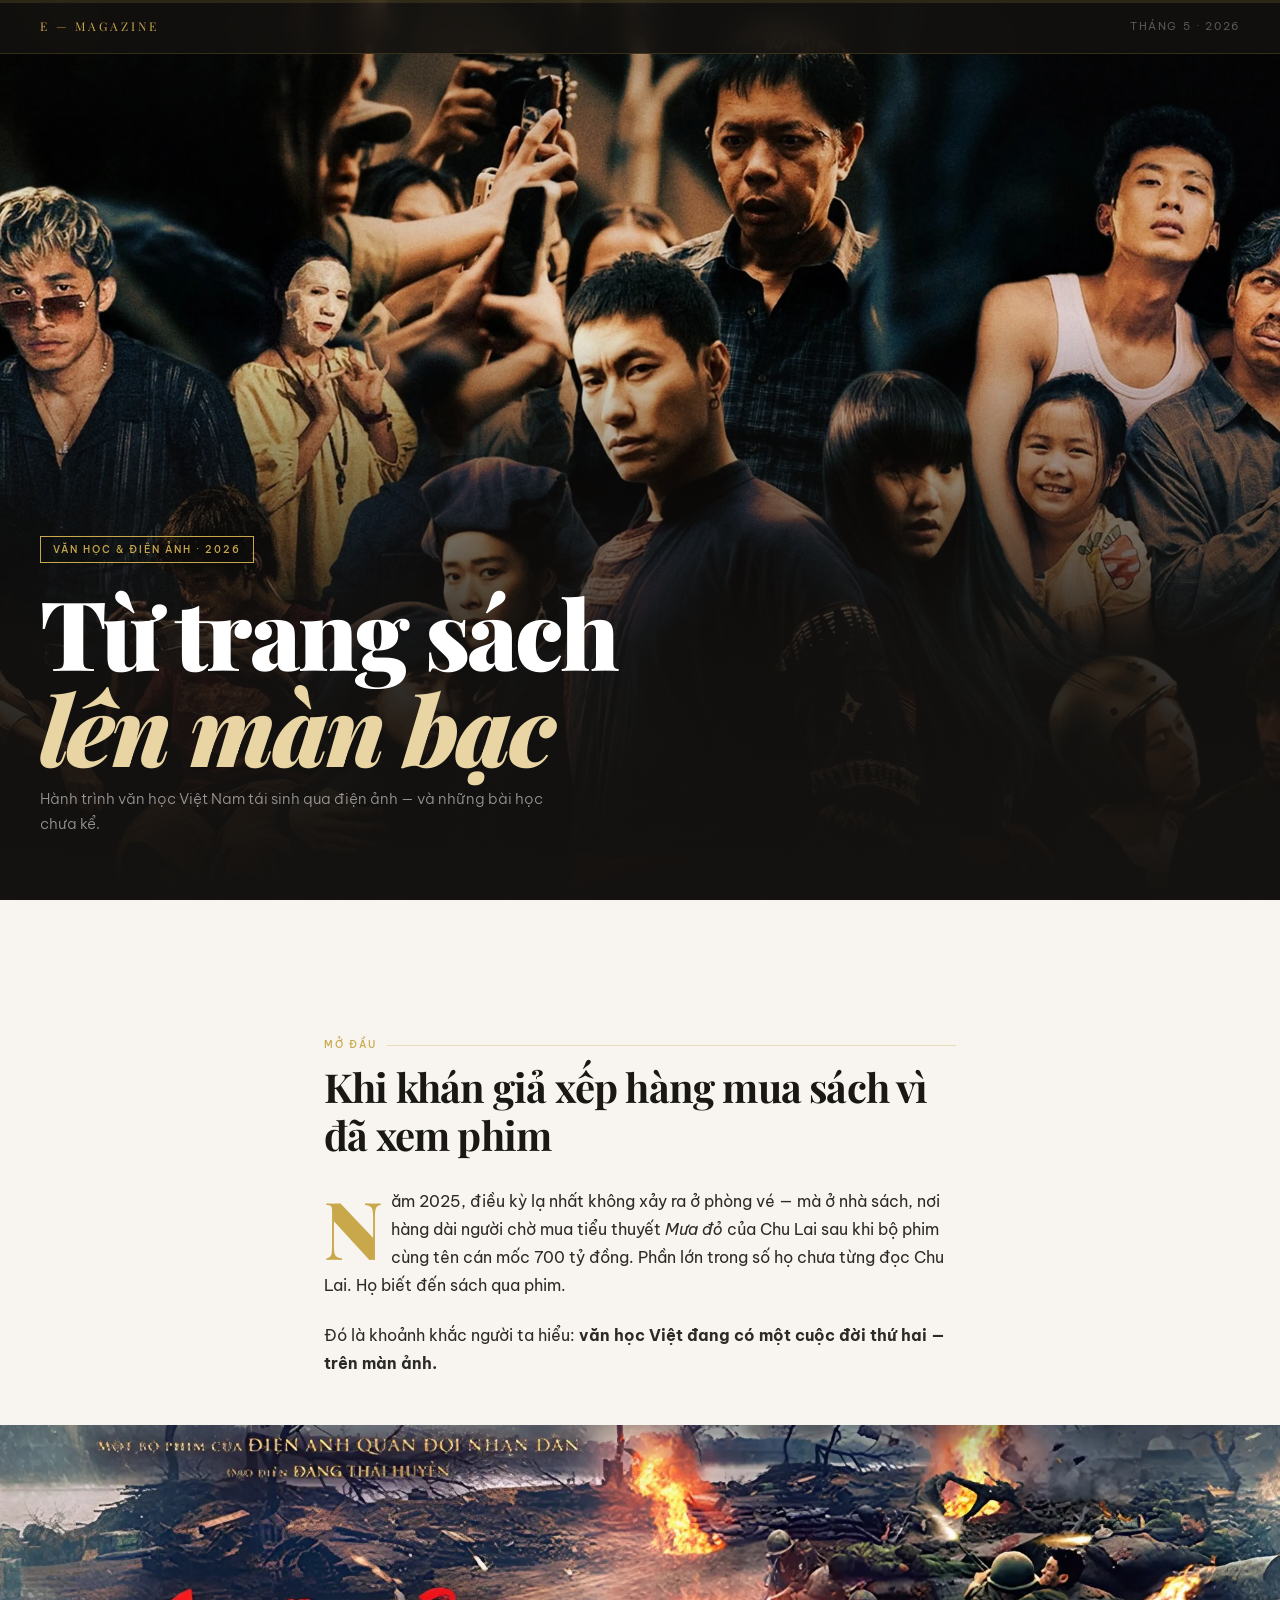
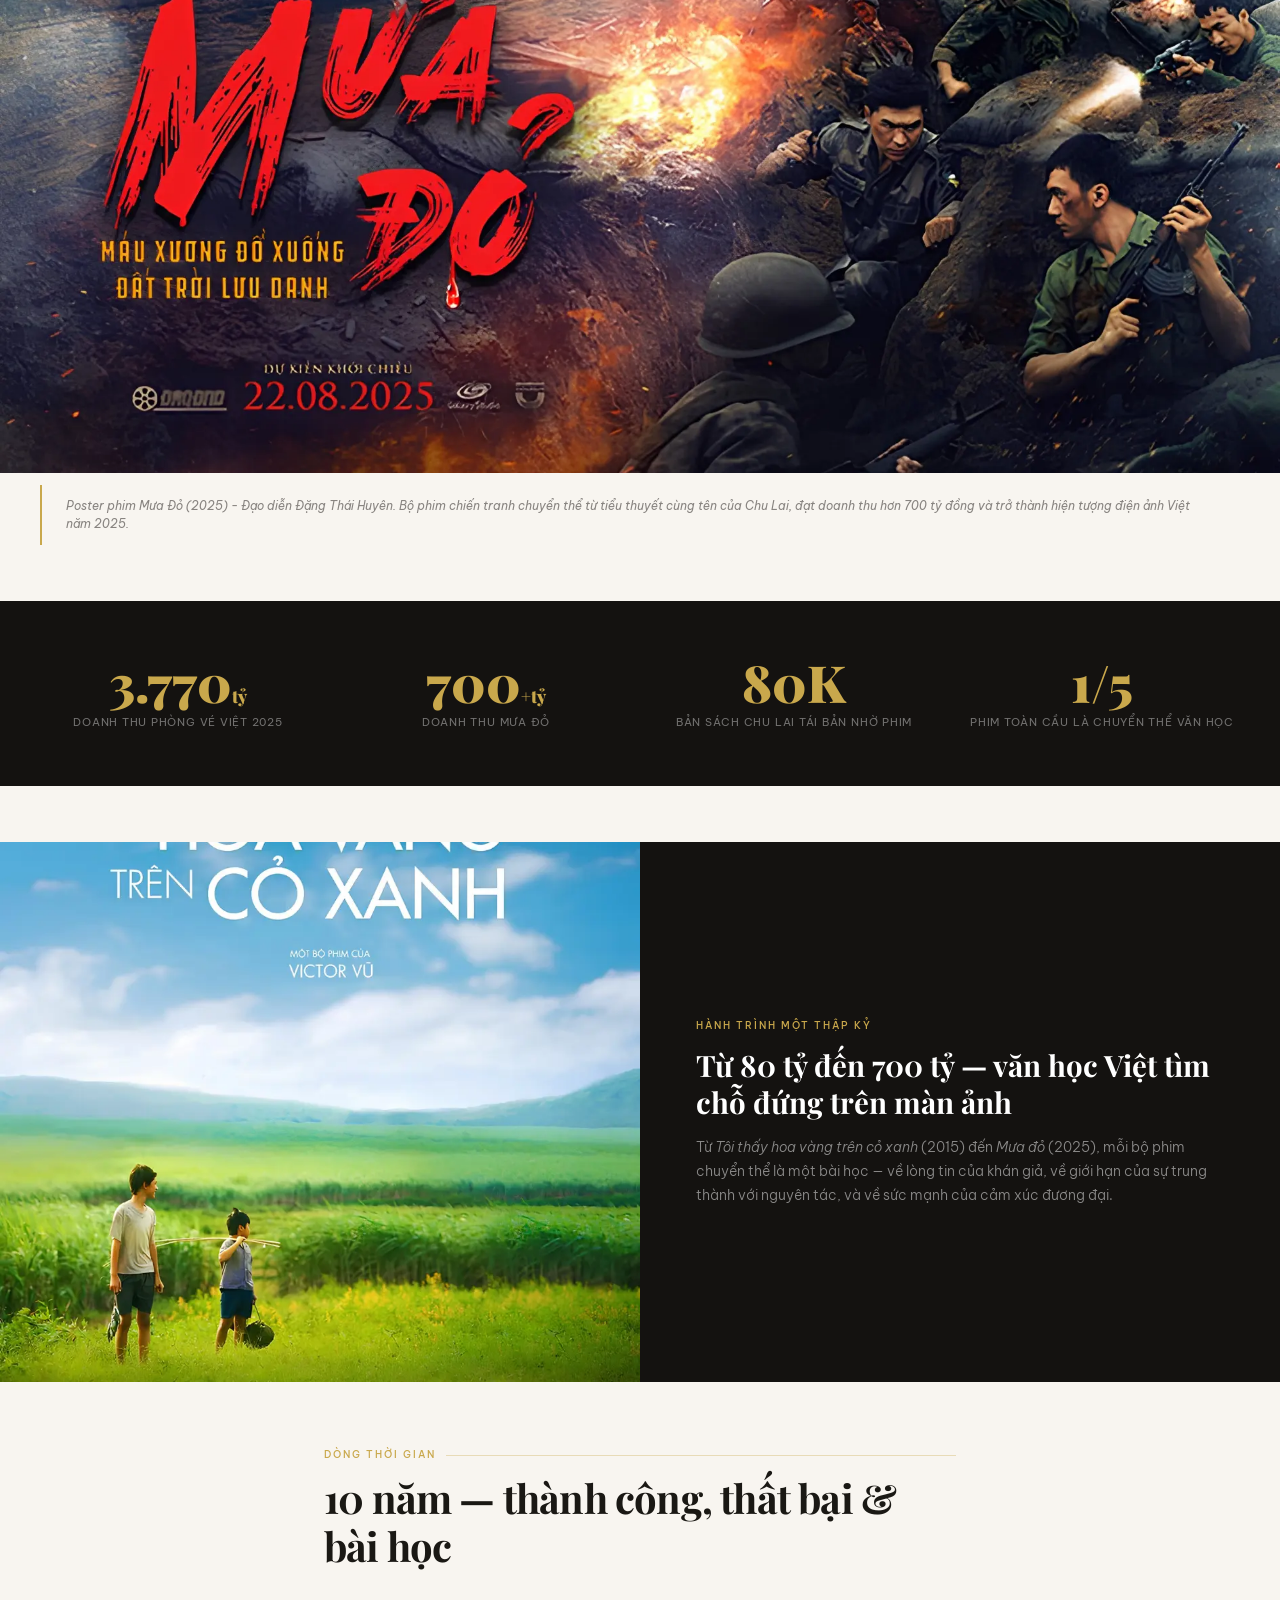
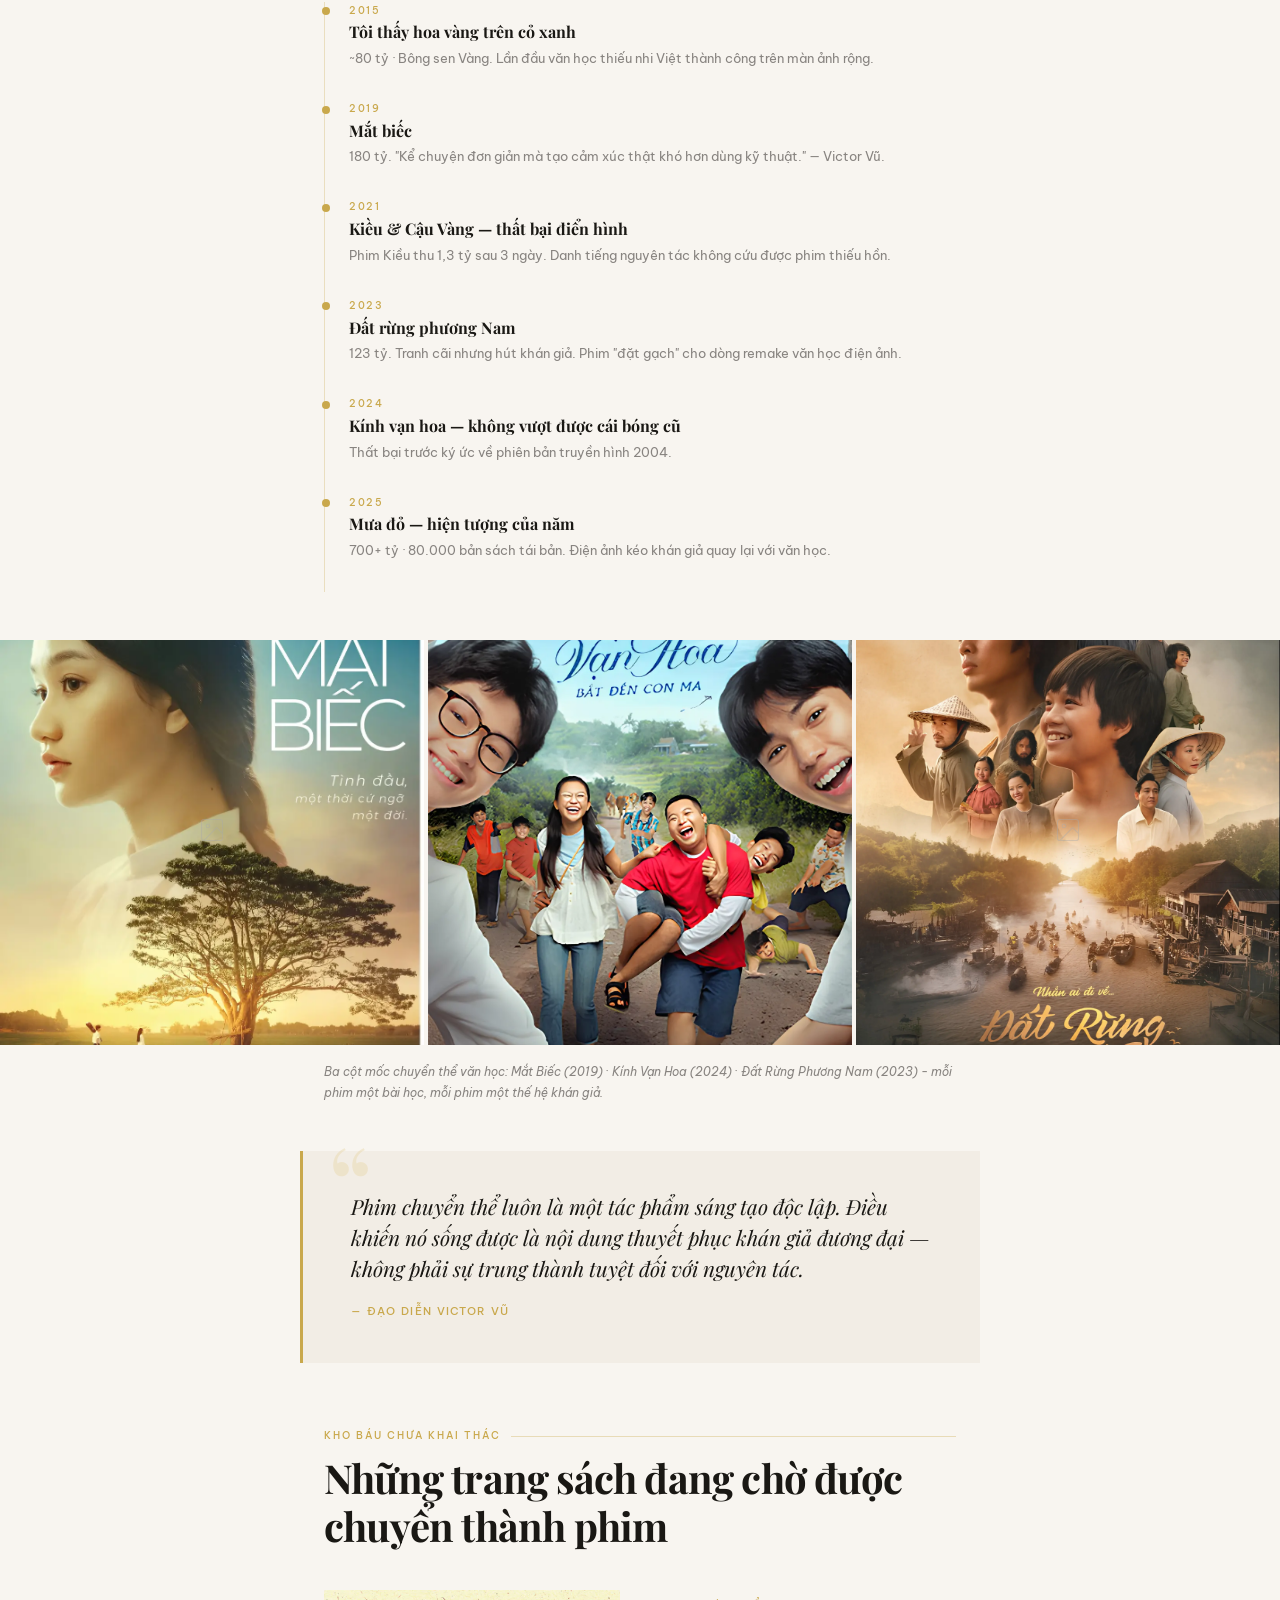
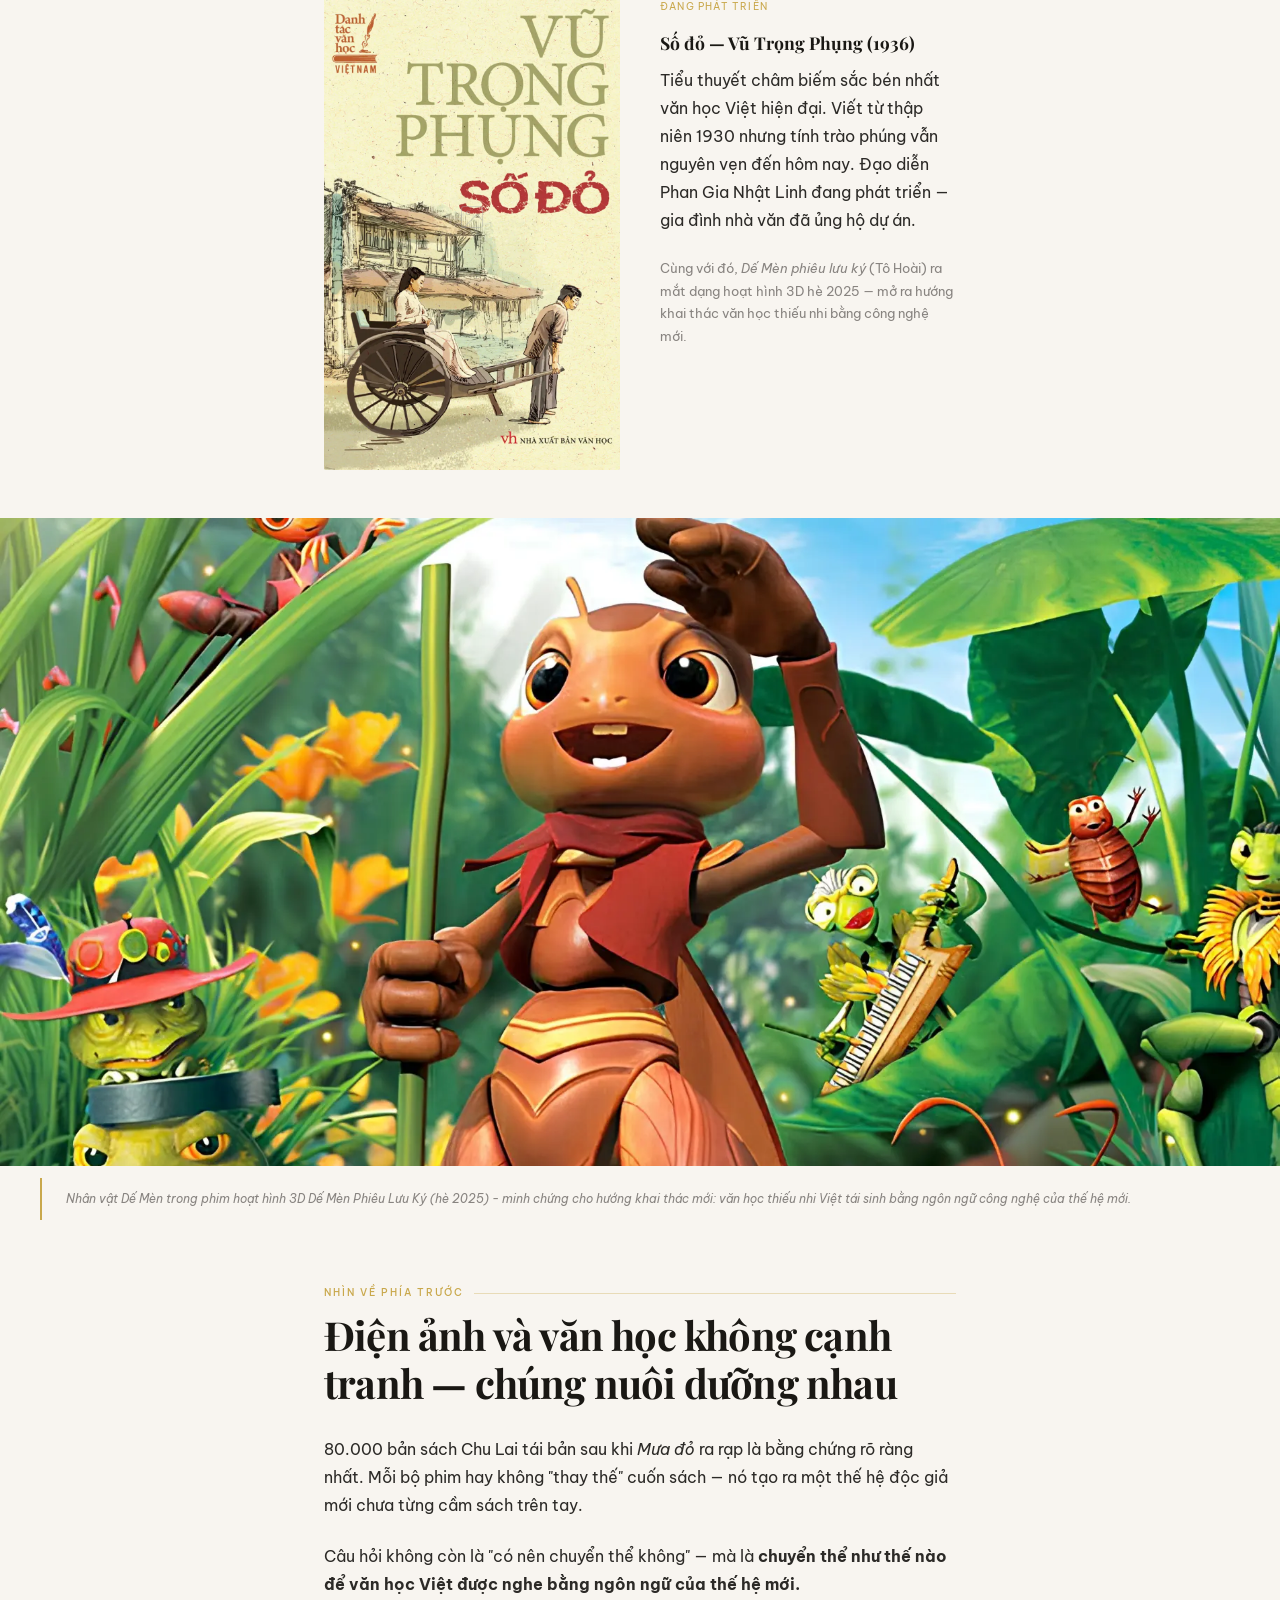
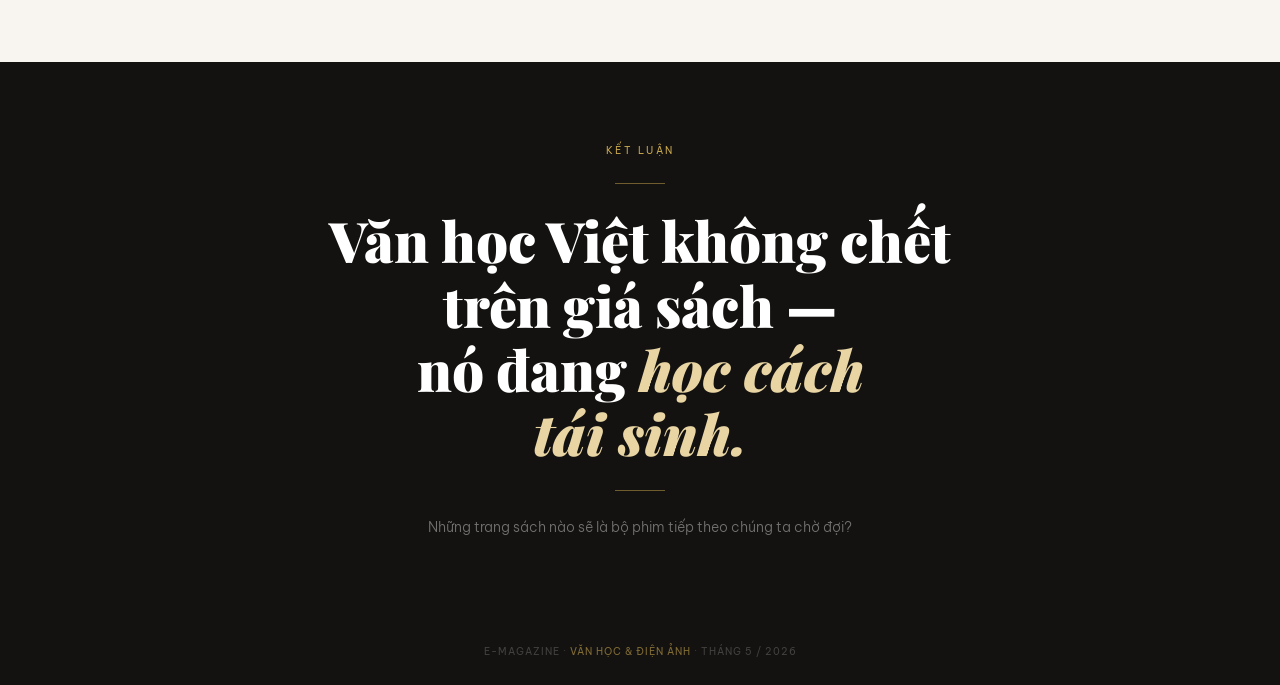
==== commit b2f94415: "index.html" ====
--- a/index.html
+++ b/index.html
@@ -396,7 +396,7 @@
 <div class="closing">
   <div class="ce">Kết luận</div>
   <div class="gdiv"></div>
-  <h2>Văn học Việt không chết trên giá sách —<br>nó đang <em>học cách tái sinh.</em></h2>
+  <h2>Văn học Việt không chết trên giá sách —<br>nó đang <em>học cách tái&nbsp;sinh.</em></h2>
   <div class="gdiv"></div>
   <p>Những trang sách nào sẽ là bộ phim tiếp theo chúng ta chờ đợi?</p>
 </div>
